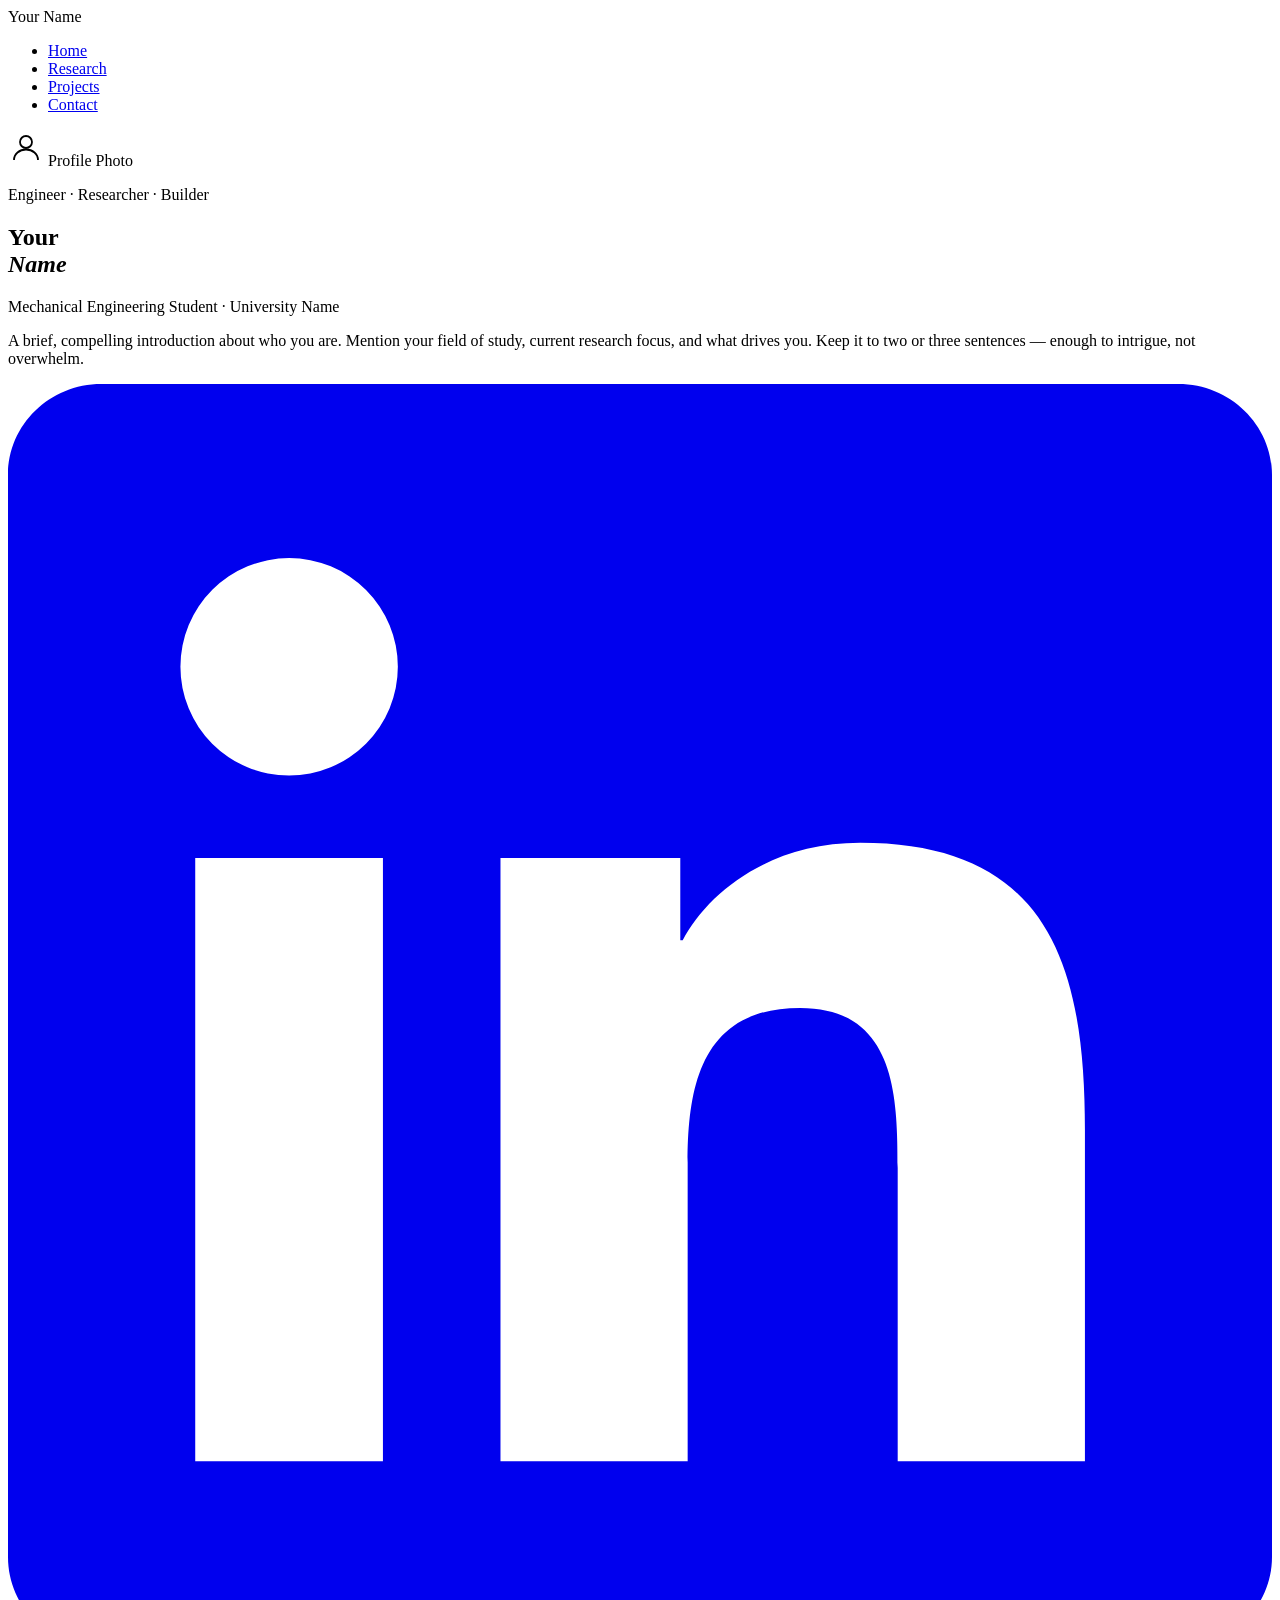
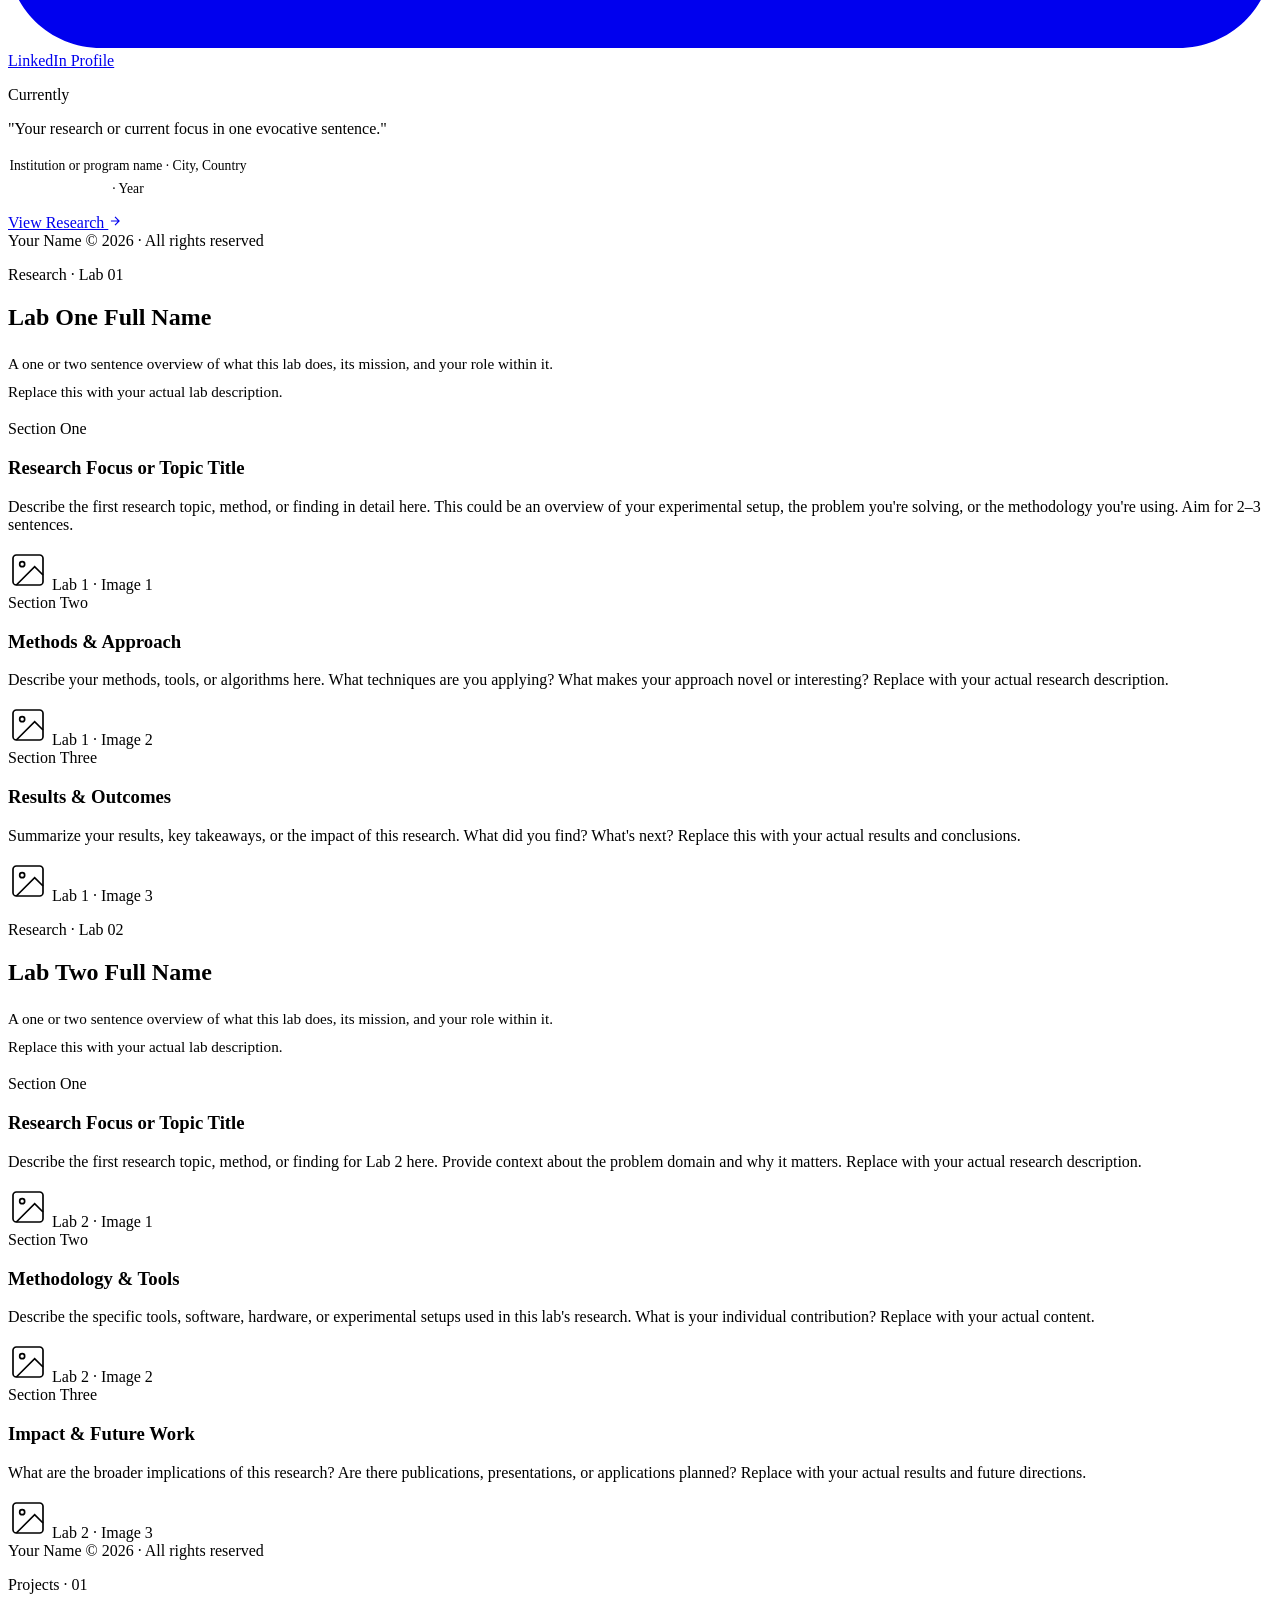
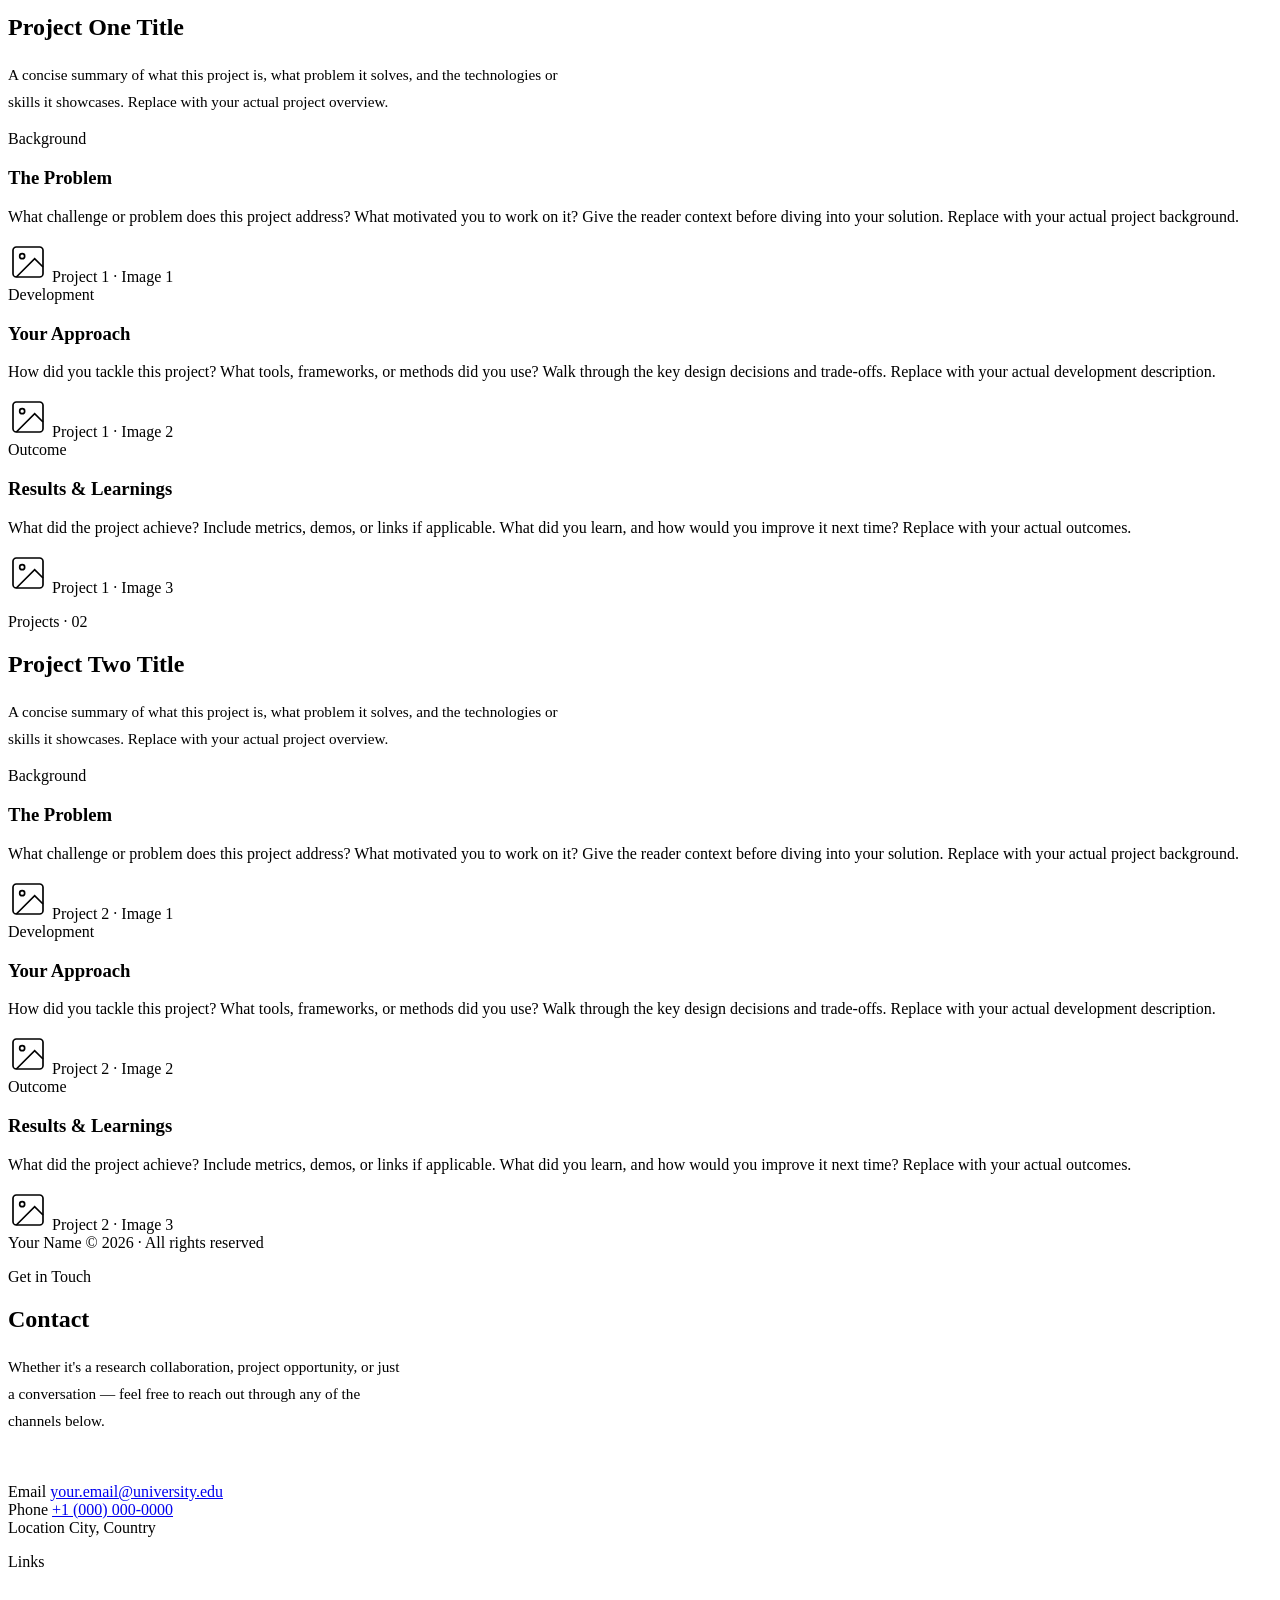
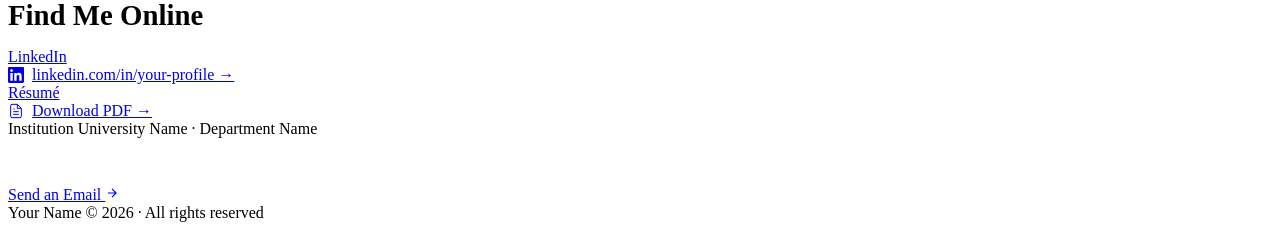
==== index.html @ fc411ab2 "website files" ====
<!DOCTYPE html>
<html lang="en">
<head>
  <meta charset="UTF-8" />
  <meta name="viewport" content="width=device-width, initial-scale=1.0" />
  <title>Your Name — Portfolio</title>
  <meta name="description" content="Engineering student, researcher, builder." />
  <link rel="stylesheet" href="css/style.css" />
</head>
<body>

<!-- ============================================================
     NAVIGATION
     ============================================================ -->
<nav>
  <div class="nav-logo">Your Name</div>
  <ul class="nav-links">
    <li><a href="#" data-page="home">Home</a></li>
    <li><a href="#" data-page="research">Research</a></li>
    <li><a href="#" data-page="projects">Projects</a></li>
    <li><a href="#" data-page="contact">Contact</a></li>
  </ul>
</nav>


<!-- ============================================================
     HOME PAGE
     ============================================================ -->
<section id="home" class="page">

  <div class="hero">

    <!-- Left: intro -->
    <div class="hero-left">

      <!-- Profile picture -->
      <div class="profile-img-wrap fade-in">
        <!-- REPLACE src with your photo path, e.g. images/profile.jpg -->
        <!-- <img src="images/profile.jpg" alt="Your Name" /> -->
        <div class="placeholder-img">
          <svg width="36" height="36" viewBox="0 0 24 24" fill="none" stroke="currentColor" stroke-width="1.2">
            <circle cx="12" cy="8" r="4"/><path d="M4 20c0-4 3.6-7 8-7s8 3 8 7"/>
          </svg>
          <span>Profile Photo</span>
        </div>
      </div>

      <p class="hero-eyebrow fade-in">Engineer · Researcher · Builder</p>

      <h1 class="hero-name fade-in">
        Your<br /><em>Name</em>
      </h1>

      <p class="hero-title fade-in">Mechanical Engineering Student · University Name</p>

      <p class="hero-bio fade-in">
        A brief, compelling introduction about who you are. Mention your field of study,
        current research focus, and what drives you. Keep it to two or three sentences —
        enough to intrigue, not overwhelm.
      </p>

      <!-- LinkedIn -->
      <div class="hero-socials fade-in">
        <!-- REPLACE href with your LinkedIn profile URL -->
        <a href="https://www.linkedin.com/in/your-profile" target="_blank" rel="noopener" class="linkedin-badge">
          <svg class="linkedin-logo" viewBox="0 0 24 24" fill="currentColor">
            <path d="M20.447 20.452h-3.554v-5.569c0-1.328-.027-3.037-1.852-3.037-1.853
            0-2.136 1.445-2.136 2.939v5.667H9.351V9h3.414v1.561h.046c.477-.9
            1.637-1.85 3.37-1.85 3.601 0 4.267 2.37 4.267 5.455v6.286zM5.337
            7.433a2.062 2.062 0 01-2.063-2.065 2.064 2.064 0 112.063 2.065zm1.782
            13.019H3.555V9h3.564v11.452zM22.225 0H1.771C.792 0 0 .774 0
            1.729v20.542C0 23.227.792 24 1.771 24h20.451C23.2 24 24 23.227 24
            22.271V1.729C24 .774 23.2 0 22.222 0h.003z"/>
          </svg>
          LinkedIn Profile
        </a>
      </div>

    </div>

    <!-- Right: dark panel -->
    <div class="hero-right">
      <div class="hero-right-inner">
        <p class="hero-right-label">Currently</p>
        <p class="hero-right-quote">
          "Your research or current focus in one evocative sentence."
        </p>
        <div class="divider" style="background:var(--gray-500); margin: 0 auto;"></div>
        <p style="font-size:0.85rem; color:var(--gray-300); max-width:240px; text-align:center; line-height:1.7;">
          Institution or program name · City, Country · Year
        </p>
        <a href="#" data-goto="research" class="btn btn--white" style="margin-top:16px;">
          View Research
          <svg width="14" height="14" viewBox="0 0 24 24" fill="none" stroke="currentColor" stroke-width="2">
            <path d="M5 12h14M12 5l7 7-7 7"/>
          </svg>
        </a>
      </div>
    </div>

  </div>

  <!-- Footer strip on home -->
  <footer>
    <span class="footer-name">Your Name</span>
    <span class="footer-copy">© <span id="year"></span> · All rights reserved</span>
  </footer>

</section>


<!-- ============================================================
     RESEARCH PAGE
     ============================================================ -->
<section id="research" class="page">

  <!-- ── Lab 1 ──────────────────────────────────────────────── -->
  <div class="lab-section">
    <div class="lab-header">
      <p class="label">Research · Lab 01</p>
      <h2 class="section-title">Lab One Full Name</h2>
      <div class="divider"></div>
      <p style="max-width:560px; color:var(--gray-500); font-size:0.95rem; line-height:1.8;">
        A one or two sentence overview of what this lab does, its mission, and your role within it.
        Replace this with your actual lab description.
      </p>
    </div>

    <!-- Staggered rows -->
    <div class="stagger-block">

      <!-- Row 1: text | image -->
      <div class="stagger-pair">
        <div class="stagger-text">
          <span class="tag">Section One</span>
          <h3>Research Focus or Topic Title</h3>
          <p>
            Describe the first research topic, method, or finding in detail here.
            This could be an overview of your experimental setup, the problem you're
            solving, or the methodology you're using. Aim for 2–3 sentences.
          </p>
        </div>
        <div class="stagger-img">
          <!-- REPLACE with: <img src="images/lab1-img1.jpg" alt="Description" /> -->
          <div class="placeholder-img">
            <svg width="40" height="40" viewBox="0 0 24 24" fill="none" stroke="currentColor" stroke-width="1">
              <rect x="3" y="3" width="18" height="18" rx="2"/><circle cx="8.5" cy="8.5" r="1.5"/>
              <path d="M21 15l-5-5L5 21"/>
            </svg>
            <span>Lab 1 · Image 1</span>
          </div>
        </div>
      </div>

      <!-- Row 2: image | text -->
      <div class="stagger-pair">
        <div class="stagger-text">
          <span class="tag">Section Two</span>
          <h3>Methods &amp; Approach</h3>
          <p>
            Describe your methods, tools, or algorithms here. What techniques are you
            applying? What makes your approach novel or interesting? Replace with
            your actual research description.
          </p>
        </div>
        <div class="stagger-img">
          <!-- REPLACE with: <img src="images/lab1-img2.jpg" alt="Description" /> -->
          <div class="placeholder-img">
            <svg width="40" height="40" viewBox="0 0 24 24" fill="none" stroke="currentColor" stroke-width="1">
              <rect x="3" y="3" width="18" height="18" rx="2"/><circle cx="8.5" cy="8.5" r="1.5"/>
              <path d="M21 15l-5-5L5 21"/>
            </svg>
            <span>Lab 1 · Image 2</span>
          </div>
        </div>
      </div>

      <!-- Row 3: text | image -->
      <div class="stagger-pair">
        <div class="stagger-text">
          <span class="tag">Section Three</span>
          <h3>Results &amp; Outcomes</h3>
          <p>
            Summarize your results, key takeaways, or the impact of this research.
            What did you find? What's next? Replace this with your actual results
            and conclusions.
          </p>
        </div>
        <div class="stagger-img">
          <!-- REPLACE with: <img src="images/lab1-img3.jpg" alt="Description" /> -->
          <div class="placeholder-img">
            <svg width="40" height="40" viewBox="0 0 24 24" fill="none" stroke="currentColor" stroke-width="1">
              <rect x="3" y="3" width="18" height="18" rx="2"/><circle cx="8.5" cy="8.5" r="1.5"/>
              <path d="M21 15l-5-5L5 21"/>
            </svg>
            <span>Lab 1 · Image 3</span>
          </div>
        </div>
      </div>

    </div><!-- /stagger-block -->
  </div><!-- /lab-section -->

  <div class="lab-divider"></div>

  <!-- ── Lab 2 ──────────────────────────────────────────────── -->
  <div class="lab-section">
    <div class="lab-header">
      <p class="label">Research · Lab 02</p>
      <h2 class="section-title">Lab Two Full Name</h2>
      <div class="divider"></div>
      <p style="max-width:560px; color:var(--gray-500); font-size:0.95rem; line-height:1.8;">
        A one or two sentence overview of what this lab does, its mission, and your role within it.
        Replace this with your actual lab description.
      </p>
    </div>

    <div class="stagger-block">

      <div class="stagger-pair">
        <div class="stagger-text">
          <span class="tag">Section One</span>
          <h3>Research Focus or Topic Title</h3>
          <p>
            Describe the first research topic, method, or finding for Lab 2 here.
            Provide context about the problem domain and why it matters. Replace
            with your actual research description.
          </p>
        </div>
        <div class="stagger-img">
          <div class="placeholder-img">
            <svg width="40" height="40" viewBox="0 0 24 24" fill="none" stroke="currentColor" stroke-width="1">
              <rect x="3" y="3" width="18" height="18" rx="2"/><circle cx="8.5" cy="8.5" r="1.5"/>
              <path d="M21 15l-5-5L5 21"/>
            </svg>
            <span>Lab 2 · Image 1</span>
          </div>
        </div>
      </div>

      <div class="stagger-pair">
        <div class="stagger-text">
          <span class="tag">Section Two</span>
          <h3>Methodology &amp; Tools</h3>
          <p>
            Describe the specific tools, software, hardware, or experimental setups
            used in this lab's research. What is your individual contribution? Replace
            with your actual content.
          </p>
        </div>
        <div class="stagger-img">
          <div class="placeholder-img">
            <svg width="40" height="40" viewBox="0 0 24 24" fill="none" stroke="currentColor" stroke-width="1">
              <rect x="3" y="3" width="18" height="18" rx="2"/><circle cx="8.5" cy="8.5" r="1.5"/>
              <path d="M21 15l-5-5L5 21"/>
            </svg>
            <span>Lab 2 · Image 2</span>
          </div>
        </div>
      </div>

      <div class="stagger-pair">
        <div class="stagger-text">
          <span class="tag">Section Three</span>
          <h3>Impact &amp; Future Work</h3>
          <p>
            What are the broader implications of this research? Are there publications,
            presentations, or applications planned? Replace with your actual results
            and future directions.
          </p>
        </div>
        <div class="stagger-img">
          <div class="placeholder-img">
            <svg width="40" height="40" viewBox="0 0 24 24" fill="none" stroke="currentColor" stroke-width="1">
              <rect x="3" y="3" width="18" height="18" rx="2"/><circle cx="8.5" cy="8.5" r="1.5"/>
              <path d="M21 15l-5-5L5 21"/>
            </svg>
            <span>Lab 2 · Image 3</span>
          </div>
        </div>
      </div>

    </div>
  </div>

  <footer>
    <span class="footer-name">Your Name</span>
    <span class="footer-copy">© <span class="yr"></span> · All rights reserved</span>
  </footer>

</section>


<!-- ============================================================
     PROJECTS PAGE
     ============================================================ -->
<section id="projects" class="page">

  <!-- ── Project 1 ─────────────────────────────────────────── -->
  <div class="project-section">
    <div class="project-header">
      <p class="label">Projects · 01</p>
      <h2 class="section-title">Project One Title</h2>
      <div class="divider"></div>
      <p style="max-width:560px; color:var(--gray-500); font-size:0.95rem; line-height:1.8;">
        A concise summary of what this project is, what problem it solves, and the technologies
        or skills it showcases. Replace with your actual project overview.
      </p>
    </div>

    <div class="stagger-block">

      <div class="stagger-pair">
        <div class="stagger-text">
          <span class="tag">Background</span>
          <h3>The Problem</h3>
          <p>
            What challenge or problem does this project address? What motivated you to
            work on it? Give the reader context before diving into your solution.
            Replace with your actual project background.
          </p>
        </div>
        <div class="stagger-img">
          <div class="placeholder-img">
            <svg width="40" height="40" viewBox="0 0 24 24" fill="none" stroke="currentColor" stroke-width="1">
              <rect x="3" y="3" width="18" height="18" rx="2"/><circle cx="8.5" cy="8.5" r="1.5"/>
              <path d="M21 15l-5-5L5 21"/>
            </svg>
            <span>Project 1 · Image 1</span>
          </div>
        </div>
      </div>

      <div class="stagger-pair">
        <div class="stagger-text">
          <span class="tag">Development</span>
          <h3>Your Approach</h3>
          <p>
            How did you tackle this project? What tools, frameworks, or methods did
            you use? Walk through the key design decisions and trade-offs. Replace
            with your actual development description.
          </p>
        </div>
        <div class="stagger-img">
          <div class="placeholder-img">
            <svg width="40" height="40" viewBox="0 0 24 24" fill="none" stroke="currentColor" stroke-width="1">
              <rect x="3" y="3" width="18" height="18" rx="2"/><circle cx="8.5" cy="8.5" r="1.5"/>
              <path d="M21 15l-5-5L5 21"/>
            </svg>
            <span>Project 1 · Image 2</span>
          </div>
        </div>
      </div>

      <div class="stagger-pair">
        <div class="stagger-text">
          <span class="tag">Outcome</span>
          <h3>Results &amp; Learnings</h3>
          <p>
            What did the project achieve? Include metrics, demos, or links if applicable.
            What did you learn, and how would you improve it next time? Replace with
            your actual outcomes.
          </p>
        </div>
        <div class="stagger-img">
          <div class="placeholder-img">
            <svg width="40" height="40" viewBox="0 0 24 24" fill="none" stroke="currentColor" stroke-width="1">
              <rect x="3" y="3" width="18" height="18" rx="2"/><circle cx="8.5" cy="8.5" r="1.5"/>
              <path d="M21 15l-5-5L5 21"/>
            </svg>
            <span>Project 1 · Image 3</span>
          </div>
        </div>
      </div>

    </div>
  </div>

  <div class="lab-divider"></div>

  <!-- ── Project 2 ─────────────────────────────────────────── -->
  <div class="project-section">
    <div class="project-header">
      <p class="label">Projects · 02</p>
      <h2 class="section-title">Project Two Title</h2>
      <div class="divider"></div>
      <p style="max-width:560px; color:var(--gray-500); font-size:0.95rem; line-height:1.8;">
        A concise summary of what this project is, what problem it solves, and the technologies
        or skills it showcases. Replace with your actual project overview.
      </p>
    </div>

    <div class="stagger-block">

      <div class="stagger-pair">
        <div class="stagger-text">
          <span class="tag">Background</span>
          <h3>The Problem</h3>
          <p>
            What challenge or problem does this project address? What motivated you to
            work on it? Give the reader context before diving into your solution.
            Replace with your actual project background.
          </p>
        </div>
        <div class="stagger-img">
          <div class="placeholder-img">
            <svg width="40" height="40" viewBox="0 0 24 24" fill="none" stroke="currentColor" stroke-width="1">
              <rect x="3" y="3" width="18" height="18" rx="2"/><circle cx="8.5" cy="8.5" r="1.5"/>
              <path d="M21 15l-5-5L5 21"/>
            </svg>
            <span>Project 2 · Image 1</span>
          </div>
        </div>
      </div>

      <div class="stagger-pair">
        <div class="stagger-text">
          <span class="tag">Development</span>
          <h3>Your Approach</h3>
          <p>
            How did you tackle this project? What tools, frameworks, or methods did
            you use? Walk through the key design decisions and trade-offs. Replace
            with your actual development description.
          </p>
        </div>
        <div class="stagger-img">
          <div class="placeholder-img">
            <svg width="40" height="40" viewBox="0 0 24 24" fill="none" stroke="currentColor" stroke-width="1">
              <rect x="3" y="3" width="18" height="18" rx="2"/><circle cx="8.5" cy="8.5" r="1.5"/>
              <path d="M21 15l-5-5L5 21"/>
            </svg>
            <span>Project 2 · Image 2</span>
          </div>
        </div>
      </div>

      <div class="stagger-pair">
        <div class="stagger-text">
          <span class="tag">Outcome</span>
          <h3>Results &amp; Learnings</h3>
          <p>
            What did the project achieve? Include metrics, demos, or links if applicable.
            What did you learn, and how would you improve it next time? Replace with
            your actual outcomes.
          </p>
        </div>
        <div class="stagger-img">
          <div class="placeholder-img">
            <svg width="40" height="40" viewBox="0 0 24 24" fill="none" stroke="currentColor" stroke-width="1">
              <rect x="3" y="3" width="18" height="18" rx="2"/><circle cx="8.5" cy="8.5" r="1.5"/>
              <path d="M21 15l-5-5L5 21"/>
            </svg>
            <span>Project 2 · Image 3</span>
          </div>
        </div>
      </div>

    </div>
  </div>

  <footer>
    <span class="footer-name">Your Name</span>
    <span class="footer-copy">© <span class="yr"></span> · All rights reserved</span>
  </footer>

</section>


<!-- ============================================================
     CONTACT PAGE
     ============================================================ -->
<section id="contact" class="page">

  <div class="contact-grid">

    <!-- Left: contact details -->
    <div class="contact-left">

      <p class="label">Get in Touch</p>
      <h2 class="section-title">Contact</h2>
      <div class="divider"></div>

      <p style="color:var(--gray-500); font-size:0.95rem; line-height:1.8; max-width:400px; margin-bottom:48px;">
        Whether it's a research collaboration, project opportunity, or just a conversation —
        feel free to reach out through any of the channels below.
      </p>

      <div class="contact-item">
        <span class="contact-item-label">Email</span>
        <!-- REPLACE with your email -->
        <a href="mailto:your.email@university.edu" class="contact-item-value">
          your.email@university.edu
        </a>
      </div>

      <div class="contact-item">
        <span class="contact-item-label">Phone</span>
        <!-- REPLACE with your phone number -->
        <a href="tel:+10000000000" class="contact-item-value">
          +1 (000) 000-0000
        </a>
      </div>

      <div class="contact-item">
        <span class="contact-item-label">Location</span>
        <span class="contact-item-value" style="cursor:default;">
          City, Country
        </span>
      </div>

    </div>

    <!-- Right: links panel -->
    <div class="contact-right">

      <p class="label">Links</p>
      <h3 style="font-family:var(--font-display); font-size:1.8rem; font-weight:700; margin-bottom:16px; color:var(--white);">
        Find Me Online
      </h3>
      <div class="divider"></div>

      <div class="contact-links">

        <!-- LinkedIn -->
        <!-- REPLACE href with your LinkedIn URL -->
        <a href="https://www.linkedin.com/in/your-profile" target="_blank" rel="noopener" class="contact-item">
          <span class="contact-item-label">LinkedIn</span>
          <span class="contact-item-value" style="color:var(--white); display:flex; align-items:center; gap:8px;">
            <svg width="16" height="16" viewBox="0 0 24 24" fill="currentColor">
              <path d="M20.447 20.452h-3.554v-5.569c0-1.328-.027-3.037-1.852-3.037-1.853
              0-2.136 1.445-2.136 2.939v5.667H9.351V9h3.414v1.561h.046c.477-.9
              1.637-1.85 3.37-1.85 3.601 0 4.267 2.37 4.267 5.455v6.286zM5.337
              7.433a2.062 2.062 0 01-2.063-2.065 2.064 2.064 0 112.063 2.065zm1.782
              13.019H3.555V9h3.564v11.452zM22.225 0H1.771C.792 0 0 .774 0
              1.729v20.542C0 23.227.792 24 1.771 24h20.451C23.2 24 24 23.227 24
              22.271V1.729C24 .774 23.2 0 22.222 0h.003z"/>
            </svg>
            linkedin.com/in/your-profile →
          </span>
        </a>

        <!-- Resume -->
        <!-- REPLACE href with path to your resume PDF, e.g. files/resume.pdf -->
        <a href="files/resume.pdf" target="_blank" rel="noopener" class="contact-item">
          <span class="contact-item-label">Résumé</span>
          <span class="contact-item-value" style="color:var(--white); display:flex; align-items:center; gap:8px;">
            <svg width="16" height="16" viewBox="0 0 24 24" fill="none" stroke="currentColor" stroke-width="1.5">
              <path d="M14 2H6a2 2 0 00-2 2v16a2 2 0 002 2h12a2 2 0 002-2V8z"/>
              <polyline points="14 2 14 8 20 8"/>
              <line x1="16" y1="13" x2="8" y2="13"/>
              <line x1="16" y1="17" x2="8" y2="17"/>
              <polyline points="10 9 9 9 8 9"/>
            </svg>
            Download PDF →
          </span>
        </a>

        <!-- University / Institution -->
        <div class="contact-item">
          <span class="contact-item-label">Institution</span>
          <span class="contact-item-value" style="color:var(--white); cursor:default;">
            University Name · Department Name
          </span>
        </div>

      </div>

      <div style="margin-top:48px;">
        <a href="mailto:your.email@university.edu" class="btn btn--white">
          Send an Email
          <svg width="14" height="14" viewBox="0 0 24 24" fill="none" stroke="currentColor" stroke-width="2">
            <path d="M5 12h14M12 5l7 7-7 7"/>
          </svg>
        </a>
      </div>

    </div>

  </div>

  <footer>
    <span class="footer-name">Your Name</span>
    <span class="footer-copy">© <span class="yr"></span> · All rights reserved</span>
  </footer>

</section>


<script src="js/main.js"></script>
<script>
  // Set year in all footers
  const yr = new Date().getFullYear();
  document.getElementById('year').textContent = yr;
  document.querySelectorAll('.yr').forEach(el => el.textContent = yr);
</script>
</body>
</html>
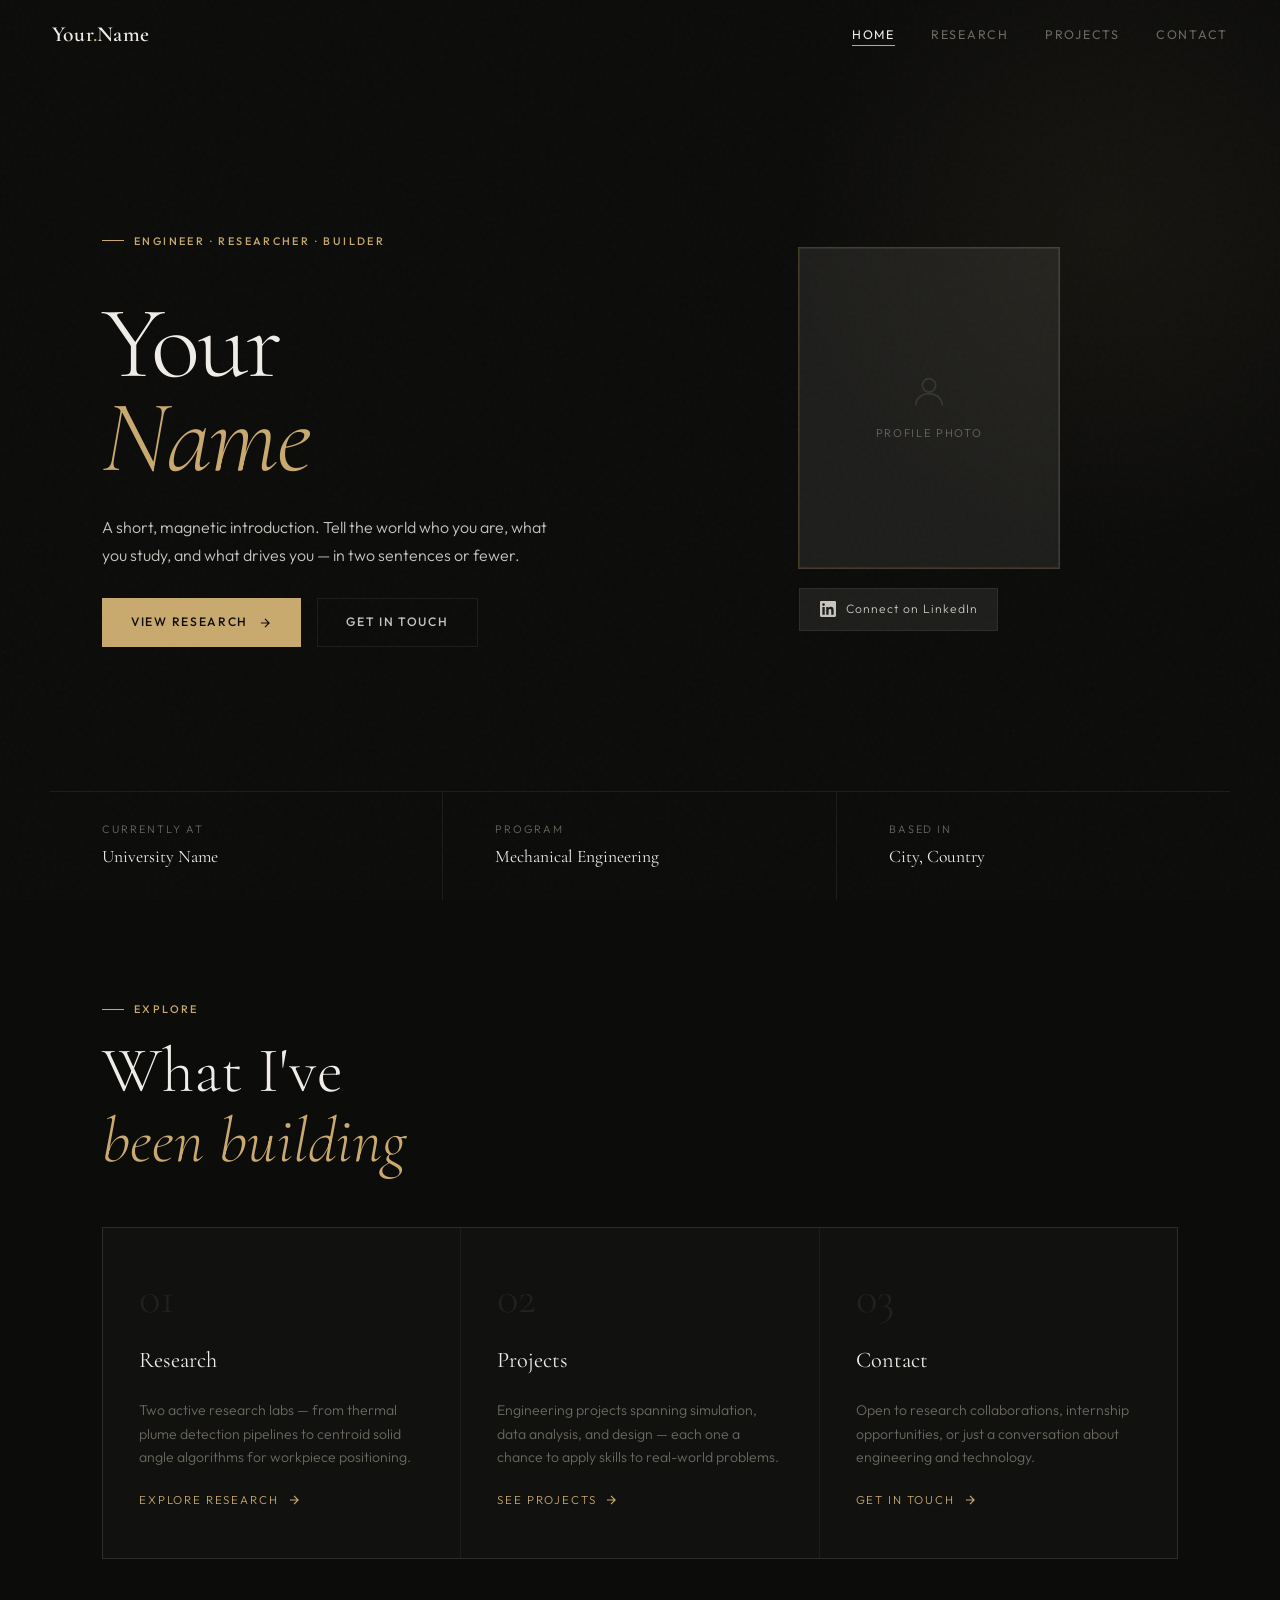
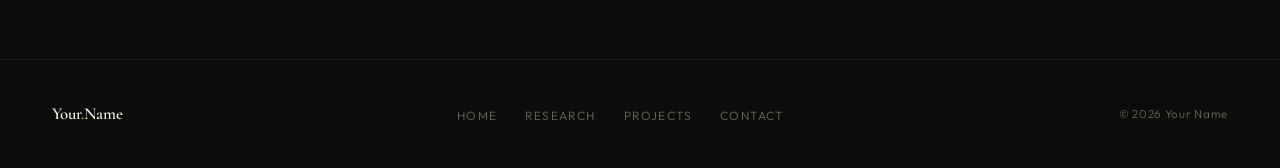
==== commit c0686cd7: "pages" ====
--- a/index.html
+++ b/index.html
@@ -9,61 +9,66 @@
 </head>
 <body>
 
-<!-- ============================================================
-     NAVIGATION
-     ============================================================ -->
+<!-- ── NAV ─────────────────────────────────────────────────────── -->
 <nav>
-  <div class="nav-logo">Your Name</div>
+  <a href="index.html" class="nav-logo">Your<span>.</span>Name</a>
   <ul class="nav-links">
-    <li><a href="#" data-page="home">Home</a></li>
-    <li><a href="#" data-page="research">Research</a></li>
-    <li><a href="#" data-page="projects">Projects</a></li>
-    <li><a href="#" data-page="contact">Contact</a></li>
+    <li><a href="index.html">Home</a></li>
+    <li><a href="research.html">Research</a></li>
+    <li><a href="projects.html">Projects</a></li>
+    <li><a href="contact.html">Contact</a></li>
   </ul>
 </nav>
 
+<!-- ── HERO ────────────────────────────────────────────────────── -->
+<section class="hero">
 
-<!-- ============================================================
-     HOME PAGE
-     ============================================================ -->
-<section id="home" class="page">
+  <div class="hero-inner">
 
-  <div class="hero">
-
-    <!-- Left: intro -->
+    <!-- Left -->
     <div class="hero-left">
-
-      <!-- Profile picture -->
-      <div class="profile-img-wrap fade-in">
-        <!-- REPLACE src with your photo path, e.g. images/profile.jpg -->
-        <!-- <img src="images/profile.jpg" alt="Your Name" /> -->
-        <div class="placeholder-img">
-          <svg width="36" height="36" viewBox="0 0 24 24" fill="none" stroke="currentColor" stroke-width="1.2">
-            <circle cx="12" cy="8" r="4"/><path d="M4 20c0-4 3.6-7 8-7s8 3 8 7"/>
-          </svg>
-          <span>Profile Photo</span>
-        </div>
+      <div class="hero-anim">
+        <span class="label">Engineer · Researcher · Builder</span>
       </div>
 
-      <p class="hero-eyebrow fade-in">Engineer · Researcher · Builder</p>
-
-      <h1 class="hero-name fade-in">
+      <h1 class="hero-name hero-anim">
         Your<br /><em>Name</em>
       </h1>
 
-      <p class="hero-title fade-in">Mechanical Engineering Student · University Name</p>
-
-      <p class="hero-bio fade-in">
-        A brief, compelling introduction about who you are. Mention your field of study,
-        current research focus, and what drives you. Keep it to two or three sentences —
-        enough to intrigue, not overwhelm.
+      <p class="hero-tagline hero-anim">
+        A short, magnetic introduction. Tell the world who you are, what you study,
+        and what drives you — in two sentences or fewer.
       </p>
 
-      <!-- LinkedIn -->
-      <div class="hero-socials fade-in">
-        <!-- REPLACE href with your LinkedIn profile URL -->
-        <a href="https://www.linkedin.com/in/your-profile" target="_blank" rel="noopener" class="linkedin-badge">
-          <svg class="linkedin-logo" viewBox="0 0 24 24" fill="currentColor">
+      <div class="hero-ctas hero-anim">
+        <a href="research.html" class="btn btn-gold">
+          View Research
+          <svg class="arrow" viewBox="0 0 24 24" fill="none" stroke="currentColor" stroke-width="2">
+            <path d="M5 12h14M12 5l7 7-7 7"/>
+          </svg>
+        </a>
+        <a href="contact.html" class="btn">Get in Touch</a>
+      </div>
+    </div>
+
+    <!-- Right: profile + LinkedIn -->
+    <div class="hero-right hero-anim">
+      <div>
+        <!-- Profile picture frame -->
+        <div class="profile-frame" style="margin-bottom: 20px;">
+          <!-- REPLACE: <img class="profile-img" src="images/profile.jpg" alt="Your Name"> -->
+          <div class="img-placeholder" style="min-height:320px;">
+            <svg width="40" height="40" viewBox="0 0 24 24" fill="none" stroke="currentColor" stroke-width="1">
+              <circle cx="12" cy="8" r="4"/><path d="M4 20c0-4 3.6-7 8-7s8 3 8 7"/>
+            </svg>
+            <span>Profile Photo</span>
+          </div>
+        </div>
+
+        <!-- LinkedIn badge -->
+        <!-- REPLACE href with your LinkedIn URL -->
+        <a href="https://www.linkedin.com/in/your-profile" target="_blank" rel="noopener" class="linkedin-pill">
+          <svg viewBox="0 0 24 24" fill="currentColor">
             <path d="M20.447 20.452h-3.554v-5.569c0-1.328-.027-3.037-1.852-3.037-1.853
             0-2.136 1.445-2.136 2.939v5.667H9.351V9h3.414v1.561h.046c.477-.9
             1.637-1.85 3.37-1.85 3.601 0 4.267 2.37 4.267 5.455v6.286zM5.337
@@ -72,526 +77,93 @@
             1.729v20.542C0 23.227.792 24 1.771 24h20.451C23.2 24 24 23.227 24
             22.271V1.729C24 .774 23.2 0 22.222 0h.003z"/>
           </svg>
-          LinkedIn Profile
-        </a>
-      </div>
-
-    </div>
-
-    <!-- Right: dark panel -->
-    <div class="hero-right">
-      <div class="hero-right-inner">
-        <p class="hero-right-label">Currently</p>
-        <p class="hero-right-quote">
-          "Your research or current focus in one evocative sentence."
-        </p>
-        <div class="divider" style="background:var(--gray-500); margin: 0 auto;"></div>
-        <p style="font-size:0.85rem; color:var(--gray-300); max-width:240px; text-align:center; line-height:1.7;">
-          Institution or program name · City, Country · Year
-        </p>
-        <a href="#" data-goto="research" class="btn btn--white" style="margin-top:16px;">
-          View Research
-          <svg width="14" height="14" viewBox="0 0 24 24" fill="none" stroke="currentColor" stroke-width="2">
-            <path d="M5 12h14M12 5l7 7-7 7"/>
-          </svg>
+          Connect on LinkedIn
         </a>
       </div>
     </div>
 
   </div>
 
-  <!-- Footer strip on home -->
-  <footer>
-    <span class="footer-name">Your Name</span>
-    <span class="footer-copy">© <span id="year"></span> · All rights reserved</span>
-  </footer>
+  <!-- Stat bar -->
+  <div class="hero-bar">
+    <div class="hero-bar-item">
+      <span class="hero-bar-label">Currently At</span>
+      <span class="hero-bar-value">University Name</span>
+    </div>
+    <div class="hero-bar-item">
+      <span class="hero-bar-label">Program</span>
+      <span class="hero-bar-value">Mechanical Engineering</span>
+    </div>
+    <div class="hero-bar-item">
+      <span class="hero-bar-label">Based In</span>
+      <span class="hero-bar-value">City, Country</span>
+    </div>
+  </div>
 
 </section>
 
+<!-- ── Quick navigation cards ──────────────────────────────────── -->
+<section class="home-cards">
+  <div class="reveal" style="margin-bottom: 52px;">
+    <span class="label">Explore</span>
+    <h2 class="display-lg" style="margin-top: 12px;">
+      What I've<br /><em style="color:var(--gold);">been building</em>
+    </h2>
+  </div>
 
-<!-- ============================================================
-     RESEARCH PAGE
-     ============================================================ -->
-<section id="research" class="page">
+  <div class="home-cards-grid">
 
-  <!-- ── Lab 1 ──────────────────────────────────────────────── -->
-  <div class="lab-section">
-    <div class="lab-header">
-      <p class="label">Research · Lab 01</p>
-      <h2 class="section-title">Lab One Full Name</h2>
-      <div class="divider"></div>
-      <p style="max-width:560px; color:var(--gray-500); font-size:0.95rem; line-height:1.8;">
-        A one or two sentence overview of what this lab does, its mission, and your role within it.
-        Replace this with your actual lab description.
-      </p>
+    <div class="home-card reveal" data-href="research.html">
+      <span class="home-card-num">01</span>
+      <h3>Research</h3>
+      <p>Two active research labs — from thermal plume detection pipelines to centroid solid angle algorithms for workpiece positioning.</p>
+      <span class="home-card-link">
+        Explore Research
+        <svg width="14" height="14" viewBox="0 0 24 24" fill="none" stroke="currentColor" stroke-width="2">
+          <path d="M5 12h14M12 5l7 7-7 7"/>
+        </svg>
+      </span>
     </div>
 
-    <!-- Staggered rows -->
-    <div class="stagger-block">
-
-      <!-- Row 1: text | image -->
-      <div class="stagger-pair">
-        <div class="stagger-text">
-          <span class="tag">Section One</span>
-          <h3>Research Focus or Topic Title</h3>
-          <p>
-            Describe the first research topic, method, or finding in detail here.
-            This could be an overview of your experimental setup, the problem you're
-            solving, or the methodology you're using. Aim for 2–3 sentences.
-          </p>
-        </div>
-        <div class="stagger-img">
-          <!-- REPLACE with: <img src="images/lab1-img1.jpg" alt="Description" /> -->
-          <div class="placeholder-img">
-            <svg width="40" height="40" viewBox="0 0 24 24" fill="none" stroke="currentColor" stroke-width="1">
-              <rect x="3" y="3" width="18" height="18" rx="2"/><circle cx="8.5" cy="8.5" r="1.5"/>
-              <path d="M21 15l-5-5L5 21"/>
-            </svg>
-            <span>Lab 1 · Image 1</span>
-          </div>
-        </div>
-      </div>
-
-      <!-- Row 2: image | text -->
-      <div class="stagger-pair">
-        <div class="stagger-text">
-          <span class="tag">Section Two</span>
-          <h3>Methods &amp; Approach</h3>
-          <p>
-            Describe your methods, tools, or algorithms here. What techniques are you
-            applying? What makes your approach novel or interesting? Replace with
-            your actual research description.
-          </p>
-        </div>
-        <div class="stagger-img">
-          <!-- REPLACE with: <img src="images/lab1-img2.jpg" alt="Description" /> -->
-          <div class="placeholder-img">
-            <svg width="40" height="40" viewBox="0 0 24 24" fill="none" stroke="currentColor" stroke-width="1">
-              <rect x="3" y="3" width="18" height="18" rx="2"/><circle cx="8.5" cy="8.5" r="1.5"/>
-              <path d="M21 15l-5-5L5 21"/>
-            </svg>
-            <span>Lab 1 · Image 2</span>
-          </div>
-        </div>
-      </div>
-
-      <!-- Row 3: text | image -->
-      <div class="stagger-pair">
-        <div class="stagger-text">
-          <span class="tag">Section Three</span>
-          <h3>Results &amp; Outcomes</h3>
-          <p>
-            Summarize your results, key takeaways, or the impact of this research.
-            What did you find? What's next? Replace this with your actual results
-            and conclusions.
-          </p>
-        </div>
-        <div class="stagger-img">
-          <!-- REPLACE with: <img src="images/lab1-img3.jpg" alt="Description" /> -->
-          <div class="placeholder-img">
-            <svg width="40" height="40" viewBox="0 0 24 24" fill="none" stroke="currentColor" stroke-width="1">
-              <rect x="3" y="3" width="18" height="18" rx="2"/><circle cx="8.5" cy="8.5" r="1.5"/>
-              <path d="M21 15l-5-5L5 21"/>
-            </svg>
-            <span>Lab 1 · Image 3</span>
-          </div>
-        </div>
-      </div>
-
-    </div><!-- /stagger-block -->
-  </div><!-- /lab-section -->
-
-  <div class="lab-divider"></div>
-
-  <!-- ── Lab 2 ──────────────────────────────────────────────── -->
-  <div class="lab-section">
-    <div class="lab-header">
-      <p class="label">Research · Lab 02</p>
-      <h2 class="section-title">Lab Two Full Name</h2>
-      <div class="divider"></div>
-      <p style="max-width:560px; color:var(--gray-500); font-size:0.95rem; line-height:1.8;">
-        A one or two sentence overview of what this lab does, its mission, and your role within it.
-        Replace this with your actual lab description.
-      </p>
+    <div class="home-card reveal reveal-delay-1" data-href="projects.html">
+      <span class="home-card-num">02</span>
+      <h3>Projects</h3>
+      <p>Engineering projects spanning simulation, data analysis, and design — each one a chance to apply skills to real-world problems.</p>
+      <span class="home-card-link">
+        See Projects
+        <svg width="14" height="14" viewBox="0 0 24 24" fill="none" stroke="currentColor" stroke-width="2">
+          <path d="M5 12h14M12 5l7 7-7 7"/>
+        </svg>
+      </span>
     </div>
 
-    <div class="stagger-block">
-
-      <div class="stagger-pair">
-        <div class="stagger-text">
-          <span class="tag">Section One</span>
-          <h3>Research Focus or Topic Title</h3>
-          <p>
-            Describe the first research topic, method, or finding for Lab 2 here.
-            Provide context about the problem domain and why it matters. Replace
-            with your actual research description.
-          </p>
-        </div>
-        <div class="stagger-img">
-          <div class="placeholder-img">
-            <svg width="40" height="40" viewBox="0 0 24 24" fill="none" stroke="currentColor" stroke-width="1">
-              <rect x="3" y="3" width="18" height="18" rx="2"/><circle cx="8.5" cy="8.5" r="1.5"/>
-              <path d="M21 15l-5-5L5 21"/>
-            </svg>
-            <span>Lab 2 · Image 1</span>
-          </div>
-        </div>
-      </div>
-
-      <div class="stagger-pair">
-        <div class="stagger-text">
-          <span class="tag">Section Two</span>
-          <h3>Methodology &amp; Tools</h3>
-          <p>
-            Describe the specific tools, software, hardware, or experimental setups
-            used in this lab's research. What is your individual contribution? Replace
-            with your actual content.
-          </p>
-        </div>
-        <div class="stagger-img">
-          <div class="placeholder-img">
-            <svg width="40" height="40" viewBox="0 0 24 24" fill="none" stroke="currentColor" stroke-width="1">
-              <rect x="3" y="3" width="18" height="18" rx="2"/><circle cx="8.5" cy="8.5" r="1.5"/>
-              <path d="M21 15l-5-5L5 21"/>
-            </svg>
-            <span>Lab 2 · Image 2</span>
-          </div>
-        </div>
-      </div>
-
-      <div class="stagger-pair">
-        <div class="stagger-text">
-          <span class="tag">Section Three</span>
-          <h3>Impact &amp; Future Work</h3>
-          <p>
-            What are the broader implications of this research? Are there publications,
-            presentations, or applications planned? Replace with your actual results
-            and future directions.
-          </p>
-        </div>
-        <div class="stagger-img">
-          <div class="placeholder-img">
-            <svg width="40" height="40" viewBox="0 0 24 24" fill="none" stroke="currentColor" stroke-width="1">
-              <rect x="3" y="3" width="18" height="18" rx="2"/><circle cx="8.5" cy="8.5" r="1.5"/>
-              <path d="M21 15l-5-5L5 21"/>
-            </svg>
-            <span>Lab 2 · Image 3</span>
-          </div>
-        </div>
-      </div>
-
-    </div>
-  </div>
-
-  <footer>
-    <span class="footer-name">Your Name</span>
-    <span class="footer-copy">© <span class="yr"></span> · All rights reserved</span>
-  </footer>
-
-</section>
-
-
-<!-- ============================================================
-     PROJECTS PAGE
-     ============================================================ -->
-<section id="projects" class="page">
-
-  <!-- ── Project 1 ─────────────────────────────────────────── -->
-  <div class="project-section">
-    <div class="project-header">
-      <p class="label">Projects · 01</p>
-      <h2 class="section-title">Project One Title</h2>
-      <div class="divider"></div>
-      <p style="max-width:560px; color:var(--gray-500); font-size:0.95rem; line-height:1.8;">
-        A concise summary of what this project is, what problem it solves, and the technologies
-        or skills it showcases. Replace with your actual project overview.
-      </p>
-    </div>
-
-    <div class="stagger-block">
-
-      <div class="stagger-pair">
-        <div class="stagger-text">
-          <span class="tag">Background</span>
-          <h3>The Problem</h3>
-          <p>
-            What challenge or problem does this project address? What motivated you to
-            work on it? Give the reader context before diving into your solution.
-            Replace with your actual project background.
-          </p>
-        </div>
-        <div class="stagger-img">
-          <div class="placeholder-img">
-            <svg width="40" height="40" viewBox="0 0 24 24" fill="none" stroke="currentColor" stroke-width="1">
-              <rect x="3" y="3" width="18" height="18" rx="2"/><circle cx="8.5" cy="8.5" r="1.5"/>
-              <path d="M21 15l-5-5L5 21"/>
-            </svg>
-            <span>Project 1 · Image 1</span>
-          </div>
-        </div>
-      </div>
-
-      <div class="stagger-pair">
-        <div class="stagger-text">
-          <span class="tag">Development</span>
-          <h3>Your Approach</h3>
-          <p>
-            How did you tackle this project? What tools, frameworks, or methods did
-            you use? Walk through the key design decisions and trade-offs. Replace
-            with your actual development description.
-          </p>
-        </div>
-        <div class="stagger-img">
-          <div class="placeholder-img">
-            <svg width="40" height="40" viewBox="0 0 24 24" fill="none" stroke="currentColor" stroke-width="1">
-              <rect x="3" y="3" width="18" height="18" rx="2"/><circle cx="8.5" cy="8.5" r="1.5"/>
-              <path d="M21 15l-5-5L5 21"/>
-            </svg>
-            <span>Project 1 · Image 2</span>
-          </div>
-        </div>
-      </div>
-
-      <div class="stagger-pair">
-        <div class="stagger-text">
-          <span class="tag">Outcome</span>
-          <h3>Results &amp; Learnings</h3>
-          <p>
-            What did the project achieve? Include metrics, demos, or links if applicable.
-            What did you learn, and how would you improve it next time? Replace with
-            your actual outcomes.
-          </p>
-        </div>
-        <div class="stagger-img">
-          <div class="placeholder-img">
-            <svg width="40" height="40" viewBox="0 0 24 24" fill="none" stroke="currentColor" stroke-width="1">
-              <rect x="3" y="3" width="18" height="18" rx="2"/><circle cx="8.5" cy="8.5" r="1.5"/>
-              <path d="M21 15l-5-5L5 21"/>
-            </svg>
-            <span>Project 1 · Image 3</span>
-          </div>
-        </div>
-      </div>
-
-    </div>
-  </div>
-
-  <div class="lab-divider"></div>
-
-  <!-- ── Project 2 ─────────────────────────────────────────── -->
-  <div class="project-section">
-    <div class="project-header">
-      <p class="label">Projects · 02</p>
-      <h2 class="section-title">Project Two Title</h2>
-      <div class="divider"></div>
-      <p style="max-width:560px; color:var(--gray-500); font-size:0.95rem; line-height:1.8;">
-        A concise summary of what this project is, what problem it solves, and the technologies
-        or skills it showcases. Replace with your actual project overview.
-      </p>
-    </div>
-
-    <div class="stagger-block">
-
-      <div class="stagger-pair">
-        <div class="stagger-text">
-          <span class="tag">Background</span>
-          <h3>The Problem</h3>
-          <p>
-            What challenge or problem does this project address? What motivated you to
-            work on it? Give the reader context before diving into your solution.
-            Replace with your actual project background.
-          </p>
-        </div>
-        <div class="stagger-img">
-          <div class="placeholder-img">
-            <svg width="40" height="40" viewBox="0 0 24 24" fill="none" stroke="currentColor" stroke-width="1">
-              <rect x="3" y="3" width="18" height="18" rx="2"/><circle cx="8.5" cy="8.5" r="1.5"/>
-              <path d="M21 15l-5-5L5 21"/>
-            </svg>
-            <span>Project 2 · Image 1</span>
-          </div>
-        </div>
-      </div>
-
-      <div class="stagger-pair">
-        <div class="stagger-text">
-          <span class="tag">Development</span>
-          <h3>Your Approach</h3>
-          <p>
-            How did you tackle this project? What tools, frameworks, or methods did
-            you use? Walk through the key design decisions and trade-offs. Replace
-            with your actual development description.
-          </p>
-        </div>
-        <div class="stagger-img">
-          <div class="placeholder-img">
-            <svg width="40" height="40" viewBox="0 0 24 24" fill="none" stroke="currentColor" stroke-width="1">
-              <rect x="3" y="3" width="18" height="18" rx="2"/><circle cx="8.5" cy="8.5" r="1.5"/>
-              <path d="M21 15l-5-5L5 21"/>
-            </svg>
-            <span>Project 2 · Image 2</span>
-          </div>
-        </div>
-      </div>
-
-      <div class="stagger-pair">
-        <div class="stagger-text">
-          <span class="tag">Outcome</span>
-          <h3>Results &amp; Learnings</h3>
-          <p>
-            What did the project achieve? Include metrics, demos, or links if applicable.
-            What did you learn, and how would you improve it next time? Replace with
-            your actual outcomes.
-          </p>
-        </div>
-        <div class="stagger-img">
-          <div class="placeholder-img">
-            <svg width="40" height="40" viewBox="0 0 24 24" fill="none" stroke="currentColor" stroke-width="1">
-              <rect x="3" y="3" width="18" height="18" rx="2"/><circle cx="8.5" cy="8.5" r="1.5"/>
-              <path d="M21 15l-5-5L5 21"/>
-            </svg>
-            <span>Project 2 · Image 3</span>
-          </div>
-        </div>
-      </div>
-
-    </div>
-  </div>
-
-  <footer>
-    <span class="footer-name">Your Name</span>
-    <span class="footer-copy">© <span class="yr"></span> · All rights reserved</span>
-  </footer>
-
-</section>
-
-
-<!-- ============================================================
-     CONTACT PAGE
-     ============================================================ -->
-<section id="contact" class="page">
-
-  <div class="contact-grid">
-
-    <!-- Left: contact details -->
-    <div class="contact-left">
-
-      <p class="label">Get in Touch</p>
-      <h2 class="section-title">Contact</h2>
-      <div class="divider"></div>
-
-      <p style="color:var(--gray-500); font-size:0.95rem; line-height:1.8; max-width:400px; margin-bottom:48px;">
-        Whether it's a research collaboration, project opportunity, or just a conversation —
-        feel free to reach out through any of the channels below.
-      </p>
-
-      <div class="contact-item">
-        <span class="contact-item-label">Email</span>
-        <!-- REPLACE with your email -->
-        <a href="mailto:your.email@university.edu" class="contact-item-value">
-          your.email@university.edu
-        </a>
-      </div>
-
-      <div class="contact-item">
-        <span class="contact-item-label">Phone</span>
-        <!-- REPLACE with your phone number -->
-        <a href="tel:+10000000000" class="contact-item-value">
-          +1 (000) 000-0000
-        </a>
-      </div>
-
-      <div class="contact-item">
-        <span class="contact-item-label">Location</span>
-        <span class="contact-item-value" style="cursor:default;">
-          City, Country
-        </span>
-      </div>
-
-    </div>
-
-    <!-- Right: links panel -->
-    <div class="contact-right">
-
-      <p class="label">Links</p>
-      <h3 style="font-family:var(--font-display); font-size:1.8rem; font-weight:700; margin-bottom:16px; color:var(--white);">
-        Find Me Online
-      </h3>
-      <div class="divider"></div>
-
-      <div class="contact-links">
-
-        <!-- LinkedIn -->
-        <!-- REPLACE href with your LinkedIn URL -->
-        <a href="https://www.linkedin.com/in/your-profile" target="_blank" rel="noopener" class="contact-item">
-          <span class="contact-item-label">LinkedIn</span>
-          <span class="contact-item-value" style="color:var(--white); display:flex; align-items:center; gap:8px;">
-            <svg width="16" height="16" viewBox="0 0 24 24" fill="currentColor">
-              <path d="M20.447 20.452h-3.554v-5.569c0-1.328-.027-3.037-1.852-3.037-1.853
-              0-2.136 1.445-2.136 2.939v5.667H9.351V9h3.414v1.561h.046c.477-.9
-              1.637-1.85 3.37-1.85 3.601 0 4.267 2.37 4.267 5.455v6.286zM5.337
-              7.433a2.062 2.062 0 01-2.063-2.065 2.064 2.064 0 112.063 2.065zm1.782
-              13.019H3.555V9h3.564v11.452zM22.225 0H1.771C.792 0 0 .774 0
-              1.729v20.542C0 23.227.792 24 1.771 24h20.451C23.2 24 24 23.227 24
-              22.271V1.729C24 .774 23.2 0 22.222 0h.003z"/>
-            </svg>
-            linkedin.com/in/your-profile →
-          </span>
-        </a>
-
-        <!-- Resume -->
-        <!-- REPLACE href with path to your resume PDF, e.g. files/resume.pdf -->
-        <a href="files/resume.pdf" target="_blank" rel="noopener" class="contact-item">
-          <span class="contact-item-label">Résumé</span>
-          <span class="contact-item-value" style="color:var(--white); display:flex; align-items:center; gap:8px;">
-            <svg width="16" height="16" viewBox="0 0 24 24" fill="none" stroke="currentColor" stroke-width="1.5">
-              <path d="M14 2H6a2 2 0 00-2 2v16a2 2 0 002 2h12a2 2 0 002-2V8z"/>
-              <polyline points="14 2 14 8 20 8"/>
-              <line x1="16" y1="13" x2="8" y2="13"/>
-              <line x1="16" y1="17" x2="8" y2="17"/>
-              <polyline points="10 9 9 9 8 9"/>
-            </svg>
-            Download PDF →
-          </span>
-        </a>
-
-        <!-- University / Institution -->
-        <div class="contact-item">
-          <span class="contact-item-label">Institution</span>
-          <span class="contact-item-value" style="color:var(--white); cursor:default;">
-            University Name · Department Name
-          </span>
-        </div>
-
-      </div>
-
-      <div style="margin-top:48px;">
-        <a href="mailto:your.email@university.edu" class="btn btn--white">
-          Send an Email
-          <svg width="14" height="14" viewBox="0 0 24 24" fill="none" stroke="currentColor" stroke-width="2">
-            <path d="M5 12h14M12 5l7 7-7 7"/>
-          </svg>
-        </a>
-      </div>
-
+    <div class="home-card reveal reveal-delay-2" data-href="contact.html">
+      <span class="home-card-num">03</span>
+      <h3>Contact</h3>
+      <p>Open to research collaborations, internship opportunities, or just a conversation about engineering and technology.</p>
+      <span class="home-card-link">
+        Get in Touch
+        <svg width="14" height="14" viewBox="0 0 24 24" fill="none" stroke="currentColor" stroke-width="2">
+          <path d="M5 12h14M12 5l7 7-7 7"/>
+        </svg>
+      </span>
     </div>
 
   </div>
-
-  <footer>
-    <span class="footer-name">Your Name</span>
-    <span class="footer-copy">© <span class="yr"></span> · All rights reserved</span>
-  </footer>
-
 </section>
 
+<!-- ── FOOTER ───────────────────────────────────────────────────── -->
+<footer>
+  <span class="footer-logo">Your<span style="color:var(--gold)">.</span>Name</span>
+  <ul class="footer-links">
+    <li><a href="index.html">Home</a></li>
+    <li><a href="research.html">Research</a></li>
+    <li><a href="projects.html">Projects</a></li>
+    <li><a href="contact.html">Contact</a></li>
+  </ul>
+  <span class="footer-copy">© <span class="current-year"></span> Your Name</span>
+</footer>
 
 <script src="js/main.js"></script>
-<script>
-  // Set year in all footers
-  const yr = new Date().getFullYear();
-  document.getElementById('year').textContent = yr;
-  document.querySelectorAll('.yr').forEach(el => el.textContent = yr);
-</script>
 </body>
 </html>
--- a/css/style.css
+++ b/css/style.css
@@ -0,0 +1,761 @@
+/* ================================================================
+   PORTFOLIO — Pearl-inspired · Dark Editorial · v2
+   ================================================================ */
+
+@import url('https://fonts.googleapis.com/css2?family=Cormorant+Garamond:ital,wght@0,300;0,400;0,600;1,300;1,400&family=Outfit:wght@300;400;500;600&display=swap');
+
+/* ── Variables ───────────────────────────────────────────────── */
+:root {
+  --bg:          #0c0c0b;
+  --bg-2:        #111110;
+  --bg-3:        #181817;
+  --surface:     #1e1e1c;
+  --border:      rgba(255,255,255,0.07);
+  --white:       #f0ede8;
+  --off-white:   #c8c5bf;
+  --muted:       #6b6860;
+  --accent:      #d4c9b8;
+  --gold:        #c9a96e;
+
+  --font-serif:  'Cormorant Garamond', Georgia, serif;
+  --font-sans:   'Outfit', sans-serif;
+
+  --nav-h:       68px;
+  --ease:        cubic-bezier(0.22, 1, 0.36, 1);
+  --t:           0.5s var(--ease);
+}
+
+/* ── Reset ───────────────────────────────────────────────────── */
+*, *::before, *::after { box-sizing: border-box; margin: 0; padding: 0; }
+html { font-size: 16px; scroll-behavior: smooth; }
+body {
+  background: var(--bg);
+  color: var(--white);
+  font-family: var(--font-sans);
+  font-weight: 300;
+  line-height: 1.7;
+  overflow-x: hidden;
+  -webkit-font-smoothing: antialiased;
+}
+img { display: block; max-width: 100%; }
+a  { color: inherit; text-decoration: none; }
+
+/* ── Noise texture overlay ───────────────────────────────────── */
+body::before {
+  content: '';
+  position: fixed;
+  inset: 0;
+  background-image: url("data:image/svg+xml,%3Csvg viewBox='0 0 256 256' xmlns='http://www.w3.org/2000/svg'%3E%3Cfilter id='n'%3E%3CfeTurbulence type='fractalNoise' baseFrequency='0.9' numOctaves='4' stitchTiles='stitch'/%3E%3C/filter%3E%3Crect width='100%25' height='100%25' filter='url(%23n)' opacity='1'/%3E%3C/svg%3E");
+  opacity: 0.022;
+  pointer-events: none;
+  z-index: 9999;
+}
+
+/* ================================================================
+   NAVIGATION
+   ================================================================ */
+nav {
+  position: fixed;
+  top: 0; left: 0; right: 0;
+  height: var(--nav-h);
+  display: flex;
+  align-items: center;
+  justify-content: space-between;
+  padding: 0 52px;
+  z-index: 500;
+  transition: background var(--t), border-color var(--t);
+}
+
+nav.scrolled {
+  background: rgba(12,12,11,0.88);
+  backdrop-filter: blur(20px);
+  border-bottom: 1px solid var(--border);
+}
+
+.nav-logo {
+  font-family: var(--font-serif);
+  font-size: 1.35rem;
+  font-weight: 600;
+  letter-spacing: 0.01em;
+  color: var(--white);
+}
+
+.nav-logo span { color: var(--gold); }
+
+.nav-links {
+  display: flex;
+  align-items: center;
+  gap: 36px;
+  list-style: none;
+}
+
+.nav-links a {
+  font-size: 0.78rem;
+  font-weight: 400;
+  letter-spacing: 0.14em;
+  text-transform: uppercase;
+  color: var(--muted);
+  transition: color 0.3s;
+  position: relative;
+}
+
+.nav-links a::after {
+  content: '';
+  position: absolute;
+  bottom: -4px; left: 0;
+  width: 0; height: 1px;
+  background: var(--gold);
+  transition: width 0.35s var(--ease);
+}
+
+.nav-links a:hover { color: var(--white); }
+.nav-links a:hover::after { width: 100%; }
+.nav-links a.active { color: var(--white); }
+.nav-links a.active::after { width: 100%; }
+
+/* ================================================================
+   SHARED UTILITIES
+   ================================================================ */
+.container { max-width: 1180px; margin: 0 auto; padding: 0 52px; }
+.pt-nav { padding-top: var(--nav-h); }
+
+.label {
+  font-family: var(--font-sans);
+  font-size: 0.68rem;
+  font-weight: 500;
+  letter-spacing: 0.22em;
+  text-transform: uppercase;
+  color: var(--gold);
+  display: flex;
+  align-items: center;
+  gap: 10px;
+  margin-bottom: 18px;
+}
+
+.label::before {
+  content: '';
+  display: inline-block;
+  width: 22px; height: 1px;
+  background: var(--gold);
+}
+
+.display-xl {
+  font-family: var(--font-serif);
+  font-size: clamp(3.2rem, 7vw, 6.5rem);
+  font-weight: 300;
+  line-height: 1.0;
+  letter-spacing: -0.01em;
+}
+
+.display-lg {
+  font-family: var(--font-serif);
+  font-size: clamp(2.4rem, 5vw, 4.2rem);
+  font-weight: 300;
+  line-height: 1.08;
+}
+
+.display-md {
+  font-family: var(--font-serif);
+  font-size: clamp(1.6rem, 3vw, 2.4rem);
+  font-weight: 400;
+  line-height: 1.2;
+}
+
+.body-text {
+  font-size: 0.95rem;
+  line-height: 1.85;
+  color: var(--off-white);
+  font-weight: 300;
+}
+
+.muted { color: var(--muted); }
+
+/* Thin horizontal rule */
+.hr { border: none; height: 1px; background: var(--border); margin: 0; }
+
+/* ── Buttons ─────────────────────────────────────────────────── */
+.btn {
+  display: inline-flex;
+  align-items: center;
+  gap: 10px;
+  padding: 13px 28px;
+  font-family: var(--font-sans);
+  font-size: 0.76rem;
+  font-weight: 500;
+  letter-spacing: 0.14em;
+  text-transform: uppercase;
+  border: 1px solid var(--border);
+  background: transparent;
+  color: var(--off-white);
+  cursor: pointer;
+  transition: all 0.35s var(--ease);
+}
+
+.btn:hover {
+  border-color: var(--gold);
+  color: var(--gold);
+}
+
+.btn-gold {
+  background: var(--gold);
+  border-color: var(--gold);
+  color: var(--bg);
+}
+.btn-gold:hover {
+  background: transparent;
+  color: var(--gold);
+}
+
+/* Arrow icon */
+.arrow {
+  width: 14px; height: 14px;
+  transition: transform 0.3s var(--ease);
+}
+.btn:hover .arrow { transform: translateX(4px); }
+
+/* ── Placeholder image ───────────────────────────────────────── */
+.img-placeholder {
+  width: 100%; height: 100%;
+  min-height: 280px;
+  background: var(--surface);
+  border: 1px solid var(--border);
+  display: flex;
+  flex-direction: column;
+  align-items: center;
+  justify-content: center;
+  gap: 12px;
+  color: var(--muted);
+  font-size: 0.7rem;
+  letter-spacing: 0.15em;
+  text-transform: uppercase;
+}
+
+.img-placeholder svg { opacity: 0.3; }
+
+/* ── Reveal animation ────────────────────────────────────────── */
+.reveal {
+  opacity: 0;
+  transform: translateY(30px);
+  transition: opacity 0.8s var(--ease), transform 0.8s var(--ease);
+}
+.reveal.visible {
+  opacity: 1;
+  transform: translateY(0);
+}
+.reveal-delay-1 { transition-delay: 0.1s; }
+.reveal-delay-2 { transition-delay: 0.2s; }
+.reveal-delay-3 { transition-delay: 0.3s; }
+.reveal-delay-4 { transition-delay: 0.4s; }
+
+/* ================================================================
+   FOOTER (shared)
+   ================================================================ */
+footer {
+  border-top: 1px solid var(--border);
+  padding: 40px 52px;
+  display: flex;
+  align-items: center;
+  justify-content: space-between;
+  flex-wrap: wrap;
+  gap: 16px;
+}
+
+.footer-logo {
+  font-family: var(--font-serif);
+  font-size: 1.05rem;
+  font-weight: 600;
+  color: var(--white);
+}
+
+.footer-links {
+  display: flex;
+  gap: 28px;
+  list-style: none;
+}
+
+.footer-links a {
+  font-size: 0.75rem;
+  letter-spacing: 0.1em;
+  text-transform: uppercase;
+  color: var(--muted);
+  transition: color 0.3s;
+}
+.footer-links a:hover { color: var(--white); }
+
+.footer-copy {
+  font-size: 0.72rem;
+  color: var(--muted);
+  letter-spacing: 0.06em;
+}
+
+/* ================================================================
+   INDEX — HOME PAGE
+   ================================================================ */
+
+/* Hero */
+.hero {
+  min-height: 100vh;
+  display: grid;
+  grid-template-rows: 1fr auto;
+  padding-top: var(--nav-h);
+  position: relative;
+  overflow: hidden;
+}
+
+/* Decorative gradient orb */
+.hero::after {
+  content: '';
+  position: absolute;
+  top: -120px; right: -180px;
+  width: 700px; height: 700px;
+  background: radial-gradient(circle, rgba(201,169,110,0.06) 0%, transparent 65%);
+  pointer-events: none;
+}
+
+.hero-inner {
+  display: grid;
+  grid-template-columns: 1fr 1fr;
+  align-items: center;
+  gap: 80px;
+  padding: 80px 52px 60px;
+  max-width: 1180px;
+  margin: 0 auto;
+  width: 100%;
+}
+
+.hero-left { display: flex; flex-direction: column; gap: 28px; }
+
+.hero-name {
+  font-family: var(--font-serif);
+  font-size: clamp(3.8rem, 8vw, 7.5rem);
+  font-weight: 300;
+  line-height: 0.92;
+  letter-spacing: -0.02em;
+  color: var(--white);
+}
+
+.hero-name em {
+  font-style: italic;
+  color: var(--gold);
+}
+
+.hero-tagline {
+  font-size: 1rem;
+  color: var(--off-white);
+  max-width: 460px;
+  line-height: 1.8;
+  font-weight: 300;
+}
+
+.hero-ctas { display: flex; gap: 16px; flex-wrap: wrap; }
+
+/* Profile image side */
+.hero-right {
+  display: flex;
+  flex-direction: column;
+  align-items: center;
+  gap: 24px;
+}
+
+.profile-frame {
+  width: 260px; height: 320px;
+  position: relative;
+}
+
+.profile-frame::before {
+  content: '';
+  position: absolute;
+  inset: -1px;
+  border: 1px solid var(--gold);
+  opacity: 0.3;
+  pointer-events: none;
+}
+
+.profile-img {
+  width: 100%; height: 100%;
+  object-fit: cover;
+  background: var(--surface);
+}
+
+.linkedin-pill {
+  display: inline-flex;
+  align-items: center;
+  gap: 10px;
+  padding: 10px 20px;
+  border: 1px solid var(--border);
+  background: var(--surface);
+  font-size: 0.76rem;
+  letter-spacing: 0.08em;
+  color: var(--off-white);
+  transition: all 0.35s var(--ease);
+}
+
+.linkedin-pill:hover {
+  border-color: var(--gold);
+  color: var(--gold);
+}
+
+.linkedin-pill svg { width: 16px; height: 16px; flex-shrink: 0; }
+
+/* Hero bottom bar */
+.hero-bar {
+  border-top: 1px solid var(--border);
+  display: grid;
+  grid-template-columns: repeat(3, 1fr);
+  max-width: 1180px;
+  width: 100%;
+  margin: 0 auto;
+}
+
+.hero-bar-item {
+  padding: 28px 52px;
+  border-right: 1px solid var(--border);
+  display: flex;
+  flex-direction: column;
+  gap: 4px;
+}
+.hero-bar-item:last-child { border-right: none; }
+
+.hero-bar-label {
+  font-size: 0.68rem;
+  letter-spacing: 0.18em;
+  text-transform: uppercase;
+  color: var(--muted);
+}
+
+.hero-bar-value {
+  font-family: var(--font-serif);
+  font-size: 1.1rem;
+  font-weight: 400;
+  color: var(--white);
+}
+
+/* ── Home: Quick nav cards ───────────────────────────────────── */
+.home-cards {
+  padding: 100px 52px;
+  max-width: 1180px;
+  margin: 0 auto;
+}
+
+.home-cards-grid {
+  display: grid;
+  grid-template-columns: repeat(3, 1fr);
+  gap: 1px;
+  border: 1px solid var(--border);
+  background: var(--border);
+}
+
+.home-card {
+  background: var(--bg-2);
+  padding: 48px 36px;
+  display: flex;
+  flex-direction: column;
+  gap: 20px;
+  transition: background 0.35s var(--ease);
+  cursor: pointer;
+}
+
+.home-card:hover { background: var(--bg-3); }
+
+.home-card-num {
+  font-family: var(--font-serif);
+  font-size: 2.8rem;
+  color: var(--border);
+  line-height: 1;
+  user-select: none;
+}
+
+.home-card h3 {
+  font-family: var(--font-serif);
+  font-size: 1.4rem;
+  font-weight: 400;
+  color: var(--white);
+}
+
+.home-card p {
+  font-size: 0.88rem;
+  color: var(--muted);
+  line-height: 1.7;
+  flex: 1;
+}
+
+.home-card-link {
+  font-size: 0.72rem;
+  letter-spacing: 0.16em;
+  text-transform: uppercase;
+  color: var(--gold);
+  display: flex;
+  align-items: center;
+  gap: 8px;
+  transition: gap 0.3s var(--ease);
+}
+
+.home-card:hover .home-card-link { gap: 14px; }
+
+/* ================================================================
+   RESEARCH PAGE
+   ================================================================ */
+.page-hero {
+  padding: calc(var(--nav-h) + 80px) 52px 80px;
+  max-width: 1180px;
+  margin: 0 auto;
+  display: grid;
+  grid-template-columns: 1fr 1fr;
+  gap: 80px;
+  align-items: end;
+}
+
+.page-hero-left {}
+
+.page-hero-right {
+  padding-bottom: 8px;
+}
+
+.page-hero-right p {
+  font-size: 0.95rem;
+  line-height: 1.85;
+  color: var(--off-white);
+  max-width: 440px;
+}
+
+/* Lab section */
+.lab-block {
+  border-top: 1px solid var(--border);
+  margin-bottom: 0;
+}
+
+.lab-header {
+  padding: 64px 52px 52px;
+  max-width: 1180px;
+  margin: 0 auto;
+  display: flex;
+  align-items: baseline;
+  justify-content: space-between;
+  gap: 40px;
+}
+
+.lab-header-left h2 {
+  font-family: var(--font-serif);
+  font-size: clamp(1.8rem, 3.5vw, 2.8rem);
+  font-weight: 300;
+  color: var(--white);
+  margin-top: 8px;
+}
+
+.lab-header-right {
+  font-size: 0.85rem;
+  color: var(--muted);
+  max-width: 380px;
+  line-height: 1.75;
+  flex-shrink: 0;
+}
+
+/* Stagger rows */
+.stagger-section {
+  max-width: 1180px;
+  margin: 0 auto;
+  padding: 0 52px 80px;
+}
+
+.stagger-row {
+  display: grid;
+  grid-template-columns: 1fr 1fr;
+  border-top: 1px solid var(--border);
+  min-height: 420px;
+}
+
+/* Alternate: even rows flip image to left */
+.stagger-row.flip .stagger-text { order: 2; }
+.stagger-row.flip .stagger-img  { order: 1; }
+
+.stagger-text {
+  padding: 52px 48px;
+  display: flex;
+  flex-direction: column;
+  justify-content: center;
+  gap: 16px;
+  border-right: 1px solid var(--border);
+}
+
+.stagger-row.flip .stagger-text { border-right: none; border-left: 1px solid var(--border); }
+
+.stagger-text .tag {
+  font-size: 0.65rem;
+  letter-spacing: 0.2em;
+  text-transform: uppercase;
+  color: var(--gold);
+  border: 1px solid rgba(201,169,110,0.25);
+  padding: 4px 10px;
+  align-self: flex-start;
+}
+
+.stagger-text h3 {
+  font-family: var(--font-serif);
+  font-size: clamp(1.4rem, 2.5vw, 2rem);
+  font-weight: 400;
+  color: var(--white);
+  line-height: 1.2;
+}
+
+.stagger-text p {
+  font-size: 0.9rem;
+  line-height: 1.85;
+  color: var(--off-white);
+  max-width: 400px;
+}
+
+.stagger-img {
+  overflow: hidden;
+  position: relative;
+  background: var(--surface);
+}
+
+.stagger-img img {
+  width: 100%; height: 100%;
+  object-fit: cover;
+  transition: transform 1s var(--ease);
+}
+
+.stagger-img:hover img { transform: scale(1.04); }
+
+.stagger-img .img-placeholder { min-height: 100%; }
+
+/* ================================================================
+   PROJECTS PAGE  (same stagger system)
+   ================================================================ */
+.project-block {
+  border-top: 1px solid var(--border);
+}
+
+/* ================================================================
+   CONTACT PAGE
+   ================================================================ */
+.contact-layout {
+  display: grid;
+  grid-template-columns: 1fr 1fr;
+  min-height: calc(100vh - var(--nav-h));
+  padding-top: var(--nav-h);
+}
+
+.contact-left {
+  padding: 100px 64px 80px 52px;
+  border-right: 1px solid var(--border);
+  display: flex;
+  flex-direction: column;
+  justify-content: space-between;
+}
+
+.contact-right {
+  padding: 100px 52px 80px 64px;
+  background: var(--bg-2);
+  display: flex;
+  flex-direction: column;
+  justify-content: center;
+  gap: 48px;
+}
+
+.contact-cta-text {
+  font-family: var(--font-serif);
+  font-size: clamp(2rem, 4vw, 3.4rem);
+  font-weight: 300;
+  line-height: 1.15;
+  color: var(--white);
+  margin: 32px 0 40px;
+}
+
+.contact-items { display: flex; flex-direction: column; gap: 32px; margin-top: 40px; }
+
+.contact-item-label {
+  font-size: 0.65rem;
+  letter-spacing: 0.22em;
+  text-transform: uppercase;
+  color: var(--muted);
+  margin-bottom: 4px;
+}
+
+.contact-item-value {
+  font-size: 1rem;
+  color: var(--off-white);
+  transition: color 0.3s;
+}
+
+a.contact-item-value:hover { color: var(--gold); }
+
+.contact-links-list { display: flex; flex-direction: column; gap: 16px; }
+
+.contact-link-row {
+  display: flex;
+  align-items: center;
+  justify-content: space-between;
+  padding: 20px 0;
+  border-bottom: 1px solid var(--border);
+  transition: border-color 0.3s;
+}
+
+.contact-link-row:first-child { border-top: 1px solid var(--border); }
+
+.contact-link-row:hover { border-color: var(--gold); }
+
+.contact-link-name {
+  font-family: var(--font-serif);
+  font-size: 1.3rem;
+  font-weight: 300;
+  color: var(--white);
+  transition: color 0.3s;
+}
+
+.contact-link-row:hover .contact-link-name { color: var(--gold); }
+
+.contact-link-sub {
+  font-size: 0.72rem;
+  color: var(--muted);
+  letter-spacing: 0.08em;
+  margin-top: 2px;
+}
+
+.contact-link-arrow {
+  color: var(--muted);
+  transition: transform 0.3s var(--ease), color 0.3s;
+}
+.contact-link-row:hover .contact-link-arrow { transform: translateX(6px) translateY(-6px); color: var(--gold); }
+
+/* ================================================================
+   RESPONSIVE
+   ================================================================ */
+@media (max-width: 960px) {
+  nav { padding: 0 24px; }
+  .nav-links { gap: 20px; }
+
+  .hero-inner { grid-template-columns: 1fr; gap: 48px; padding: 60px 24px 40px; }
+  .hero-right { align-items: flex-start; flex-direction: row; }
+  .hero-bar { grid-template-columns: 1fr; }
+  .hero-bar-item { padding: 20px 24px; border-right: none; border-bottom: 1px solid var(--border); }
+  .hero-bar-item:last-child { border-bottom: none; }
+
+  .home-cards { padding: 60px 24px; }
+  .home-cards-grid { grid-template-columns: 1fr; }
+
+  .page-hero { grid-template-columns: 1fr; gap: 32px; padding: calc(var(--nav-h) + 48px) 24px 48px; }
+
+  .lab-header { flex-direction: column; gap: 16px; padding: 48px 24px 36px; }
+  .stagger-section { padding: 0 24px 60px; }
+  .stagger-row { grid-template-columns: 1fr; min-height: auto; }
+  .stagger-row.flip .stagger-text,
+  .stagger-row .stagger-text { order: 2; border: none; border-top: 1px solid var(--border); }
+  .stagger-row .stagger-img { order: 1; min-height: 280px; }
+  .stagger-text { padding: 36px 24px; }
+
+  .contact-layout { grid-template-columns: 1fr; }
+  .contact-left { padding: 80px 24px 48px; border-right: none; border-bottom: 1px solid var(--border); }
+  .contact-right { padding: 48px 24px 80px; }
+
+  footer { padding: 32px 24px; flex-direction: column; align-items: flex-start; gap: 20px; }
+}
+
+@media (max-width: 600px) {
+  .nav-links { gap: 14px; }
+  .nav-links a { font-size: 0.7rem; letter-spacing: 0.08em; }
+  .hero-right { flex-direction: column; }
+  .profile-frame { width: 180px; height: 220px; }
+  .home-cards-grid { grid-template-columns: 1fr; }
+}
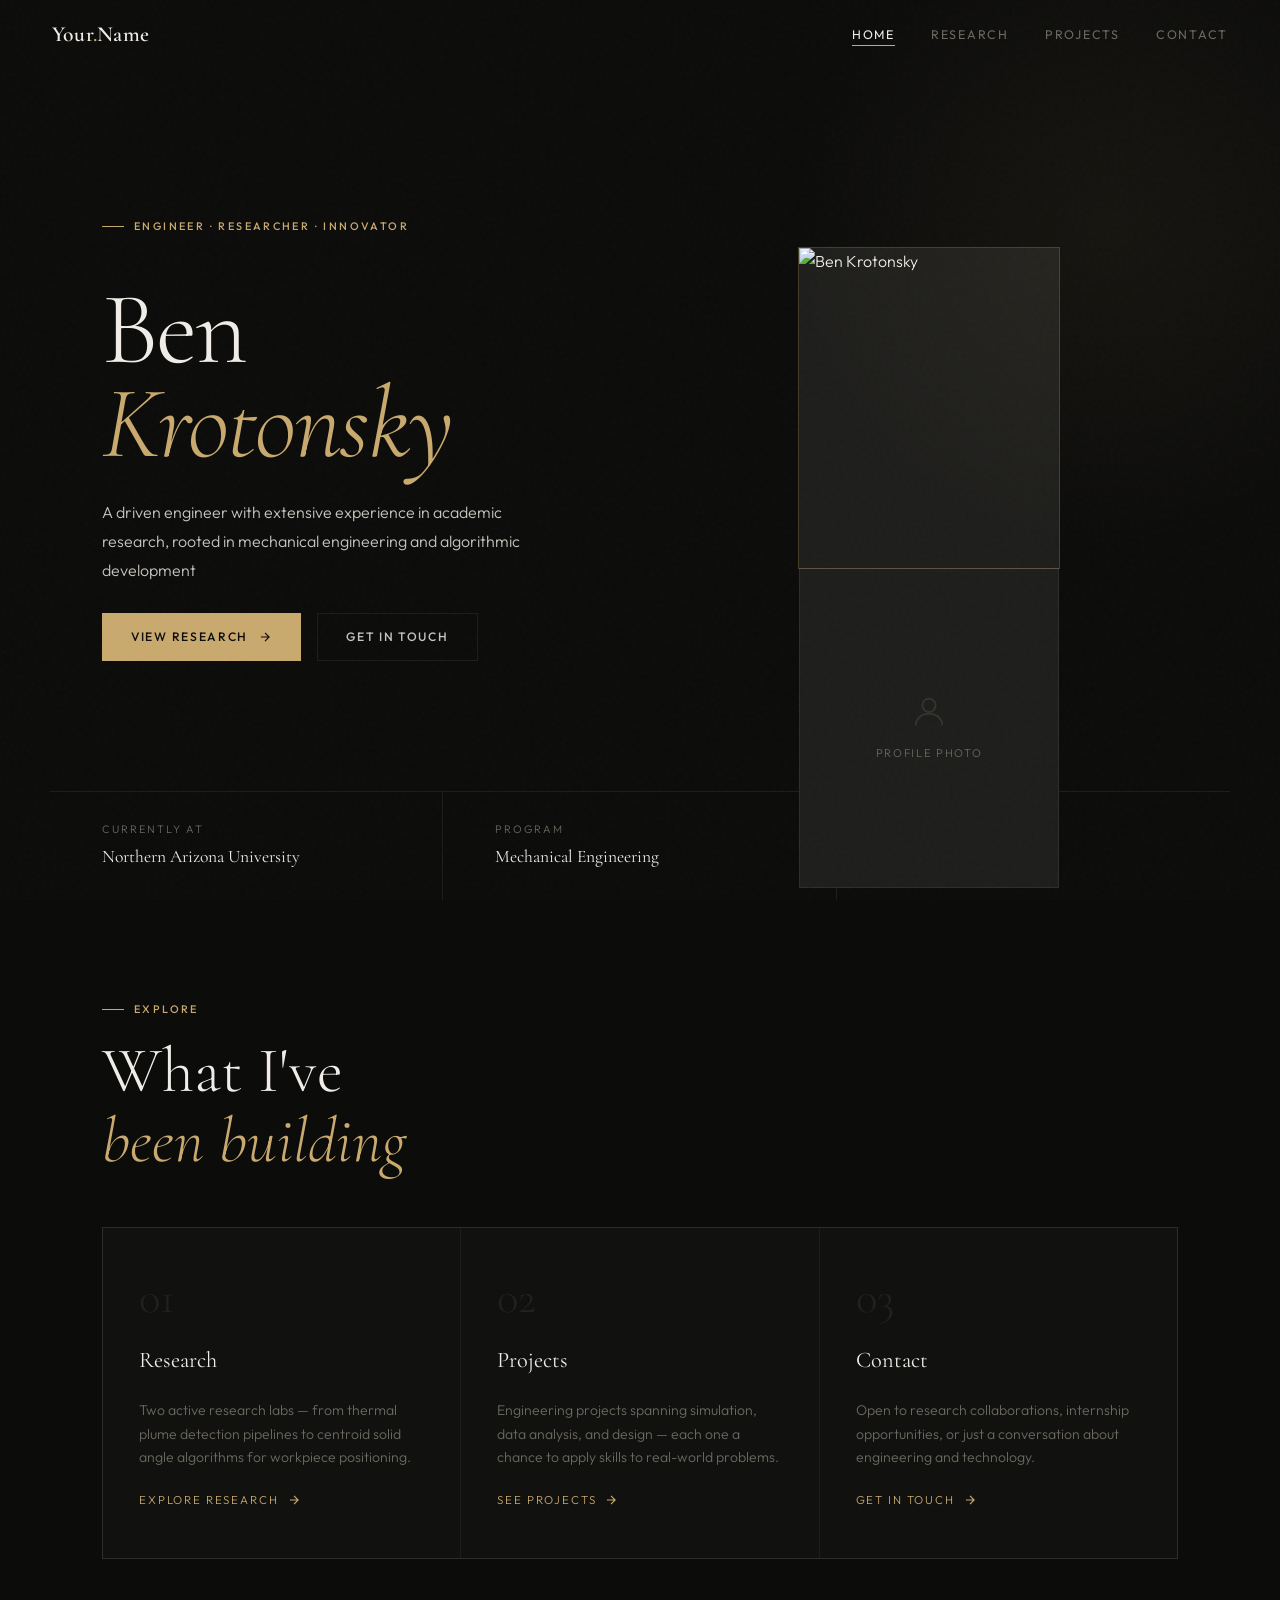
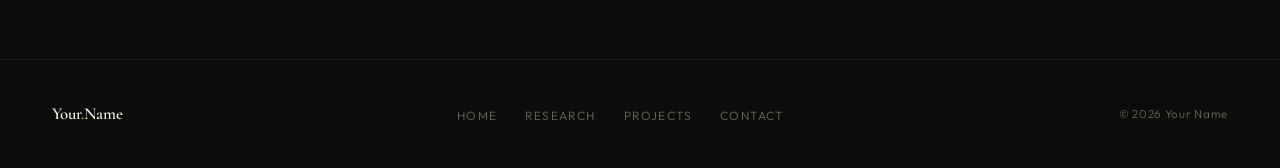
==== commit bb04b67a: "added pfp" ====
--- a/index.html
+++ b/index.html
@@ -28,16 +28,16 @@
     <!-- Left -->
     <div class="hero-left">
       <div class="hero-anim">
-        <span class="label">Engineer · Researcher · Builder</span>
+        <span class="label">Engineer · Researcher · Innovator</span>
       </div>
 
       <h1 class="hero-name hero-anim">
-        Your<br /><em>Name</em>
+        Ben<br /><em>Krotonsky</em>
       </h1>
 
       <p class="hero-tagline hero-anim">
-        A short, magnetic introduction. Tell the world who you are, what you study,
-        and what drives you — in two sentences or fewer.
+        A driven engineer with extensive experience in academic research, 
+        rooted in mechanical engineering and algorithmic development
       </p>
 
       <div class="hero-ctas hero-anim">
@@ -56,7 +56,7 @@
       <div>
         <!-- Profile picture frame -->
         <div class="profile-frame" style="margin-bottom: 20px;">
-          <!-- REPLACE: <img class="profile-img" src="images/profile.jpg" alt="Your Name"> -->
+          <img class="profile-img" src="images/profile.png" alt="Ben Krotonsky"> 
           <div class="img-placeholder" style="min-height:320px;">
             <svg width="40" height="40" viewBox="0 0 24 24" fill="none" stroke="currentColor" stroke-width="1">
               <circle cx="12" cy="8" r="4"/><path d="M4 20c0-4 3.6-7 8-7s8 3 8 7"/>
@@ -88,7 +88,7 @@
   <div class="hero-bar">
     <div class="hero-bar-item">
       <span class="hero-bar-label">Currently At</span>
-      <span class="hero-bar-value">University Name</span>
+      <span class="hero-bar-value">Northern Arizona University</span>
     </div>
     <div class="hero-bar-item">
       <span class="hero-bar-label">Program</span>
@@ -96,7 +96,7 @@
     </div>
     <div class="hero-bar-item">
       <span class="hero-bar-label">Based In</span>
-      <span class="hero-bar-value">City, Country</span>
+      <span class="hero-bar-value">Flagstaff, Arizona</span>
     </div>
   </div>
 
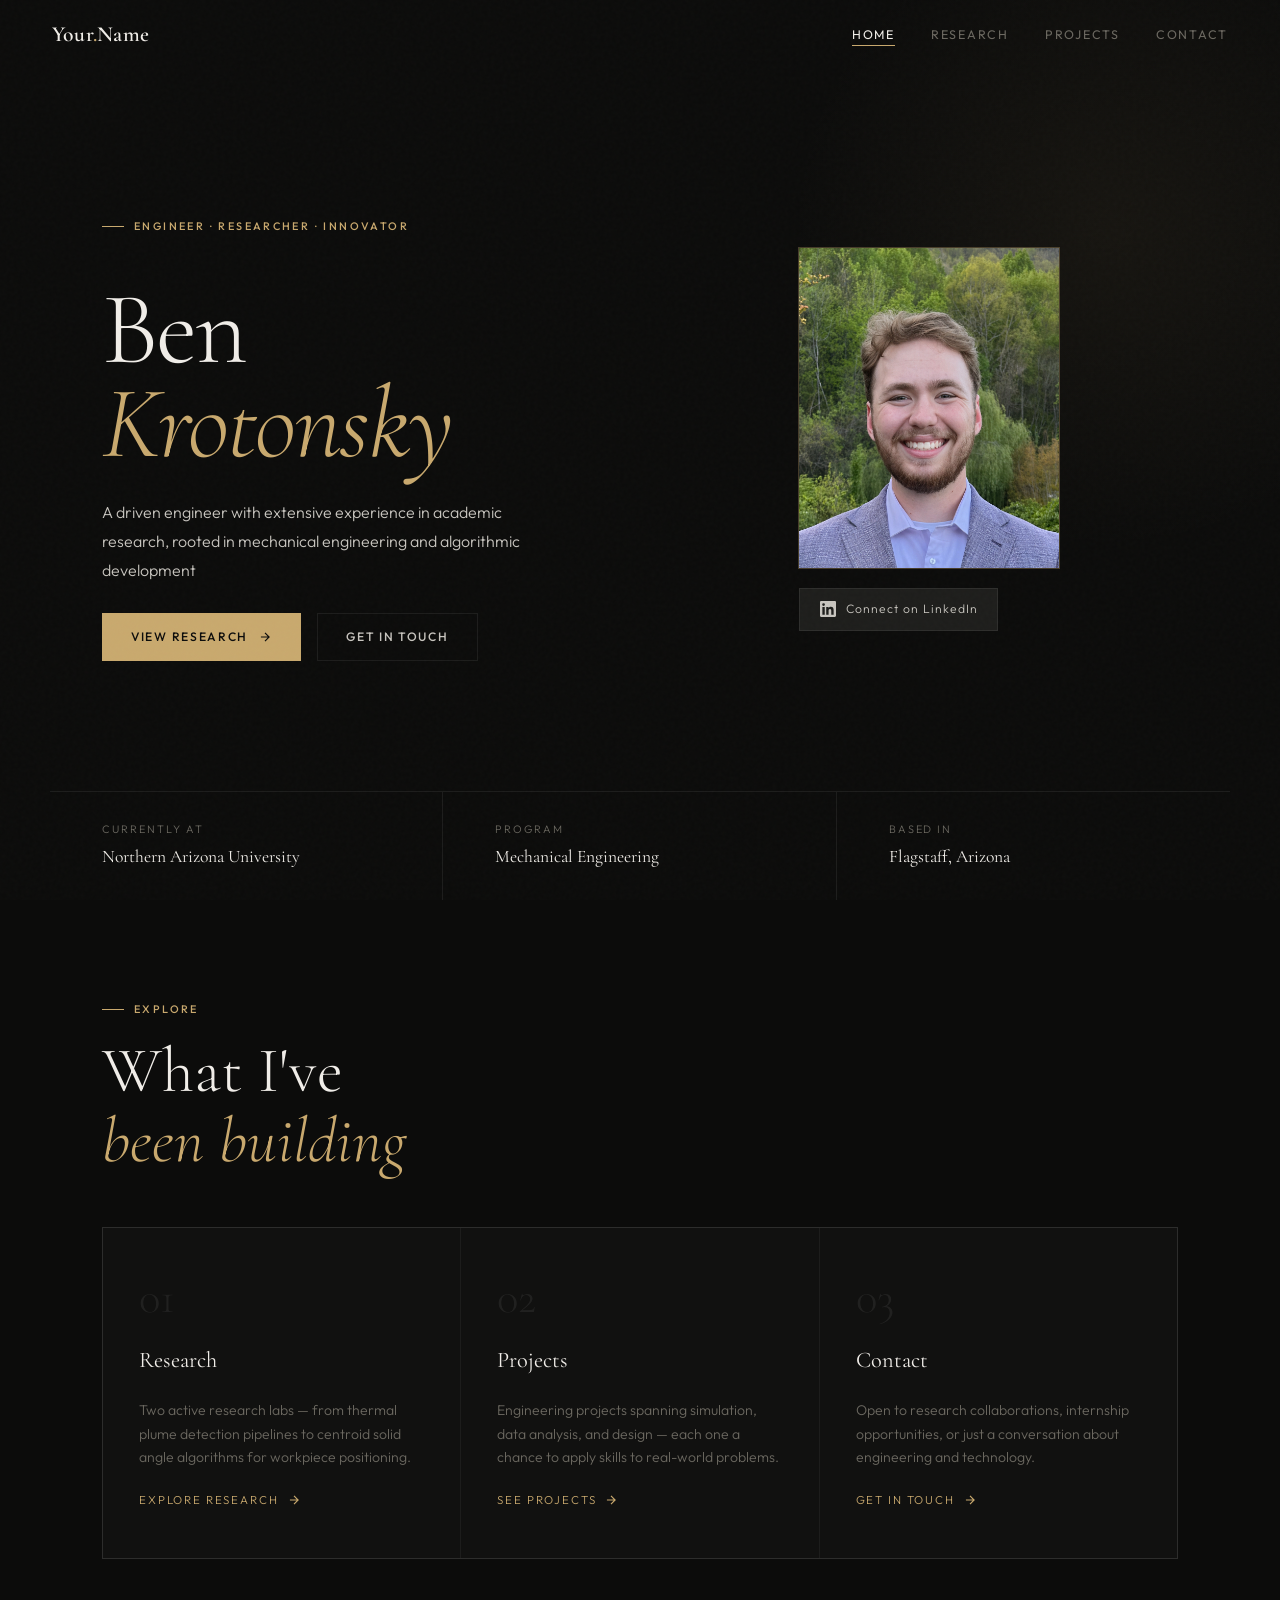
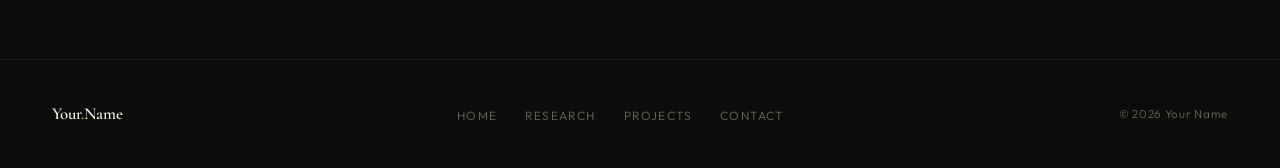
==== commit 77fccfa3: "photo" ====
--- a/index.html
+++ b/index.html
@@ -57,12 +57,12 @@
         <!-- Profile picture frame -->
         <div class="profile-frame" style="margin-bottom: 20px;">
           <img class="profile-img" src="images/profile.png" alt="Ben Krotonsky"> 
-          <div class="img-placeholder" style="min-height:320px;">
+          <!-- <div class="img-placeholder" style="min-height:320px;">
             <svg width="40" height="40" viewBox="0 0 24 24" fill="none" stroke="currentColor" stroke-width="1">
               <circle cx="12" cy="8" r="4"/><path d="M4 20c0-4 3.6-7 8-7s8 3 8 7"/>
             </svg>
             <span>Profile Photo</span>
-          </div>
+          </div> -->
         </div>
 
         <!-- LinkedIn badge -->
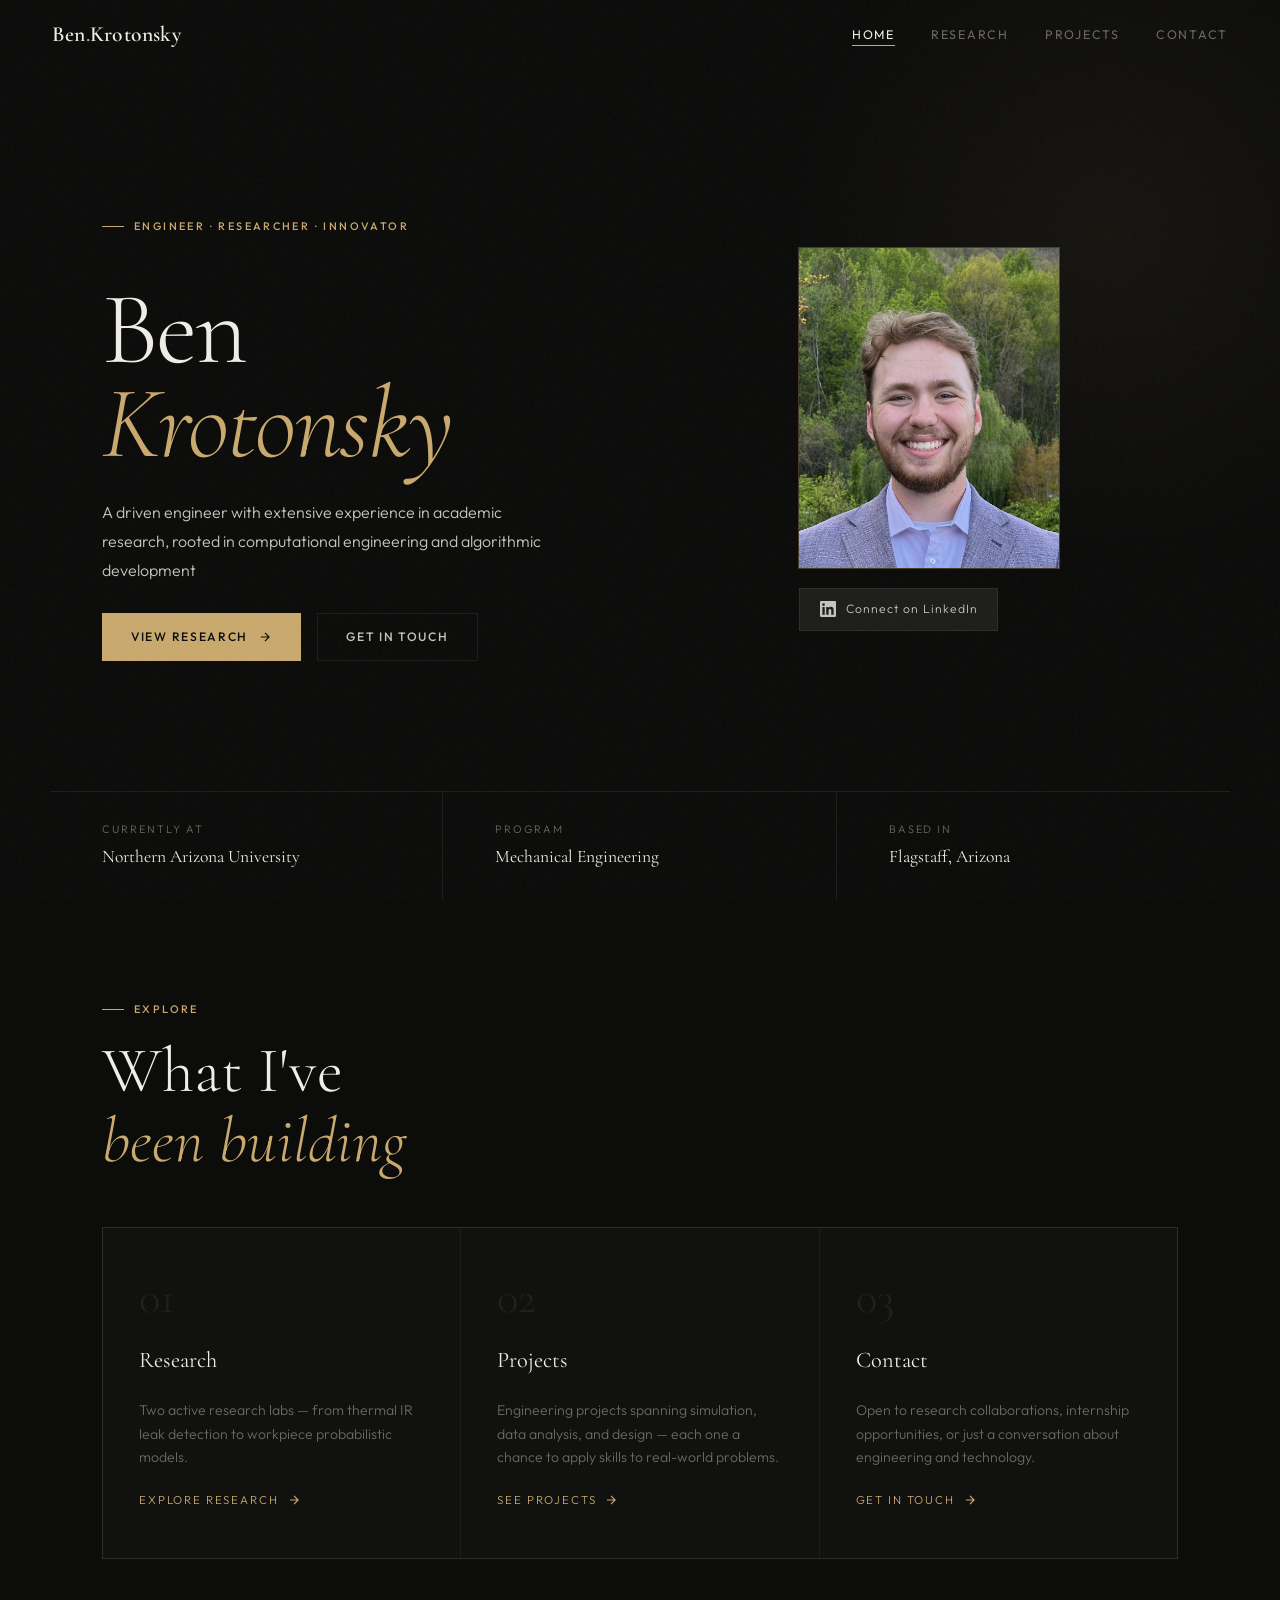
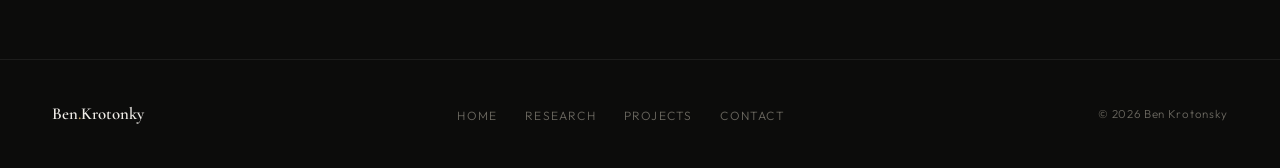
==== commit 6149a000: "input info" ====
--- a/index.html
+++ b/index.html
@@ -3,15 +3,15 @@
 <head>
   <meta charset="UTF-8" />
   <meta name="viewport" content="width=device-width, initial-scale=1.0" />
-  <title>Your Name — Portfolio</title>
-  <meta name="description" content="Engineering student, researcher, builder." />
+  <title>Ben Krotonsky — Portfolio</title>
+  <meta name="description" content="Innovator." />
   <link rel="stylesheet" href="css/style.css" />
 </head>
 <body>
 
 <!-- ── NAV ─────────────────────────────────────────────────────── -->
 <nav>
-  <a href="index.html" class="nav-logo">Your<span>.</span>Name</a>
+  <a href="index.html" class="nav-logo">Ben<span>.</span>Krotonsky</a>
   <ul class="nav-links">
     <li><a href="index.html">Home</a></li>
     <li><a href="research.html">Research</a></li>
@@ -37,7 +37,7 @@
 
       <p class="hero-tagline hero-anim">
         A driven engineer with extensive experience in academic research, 
-        rooted in mechanical engineering and algorithmic development
+        rooted in computational engineering and algorithmic development
       </p>
 
       <div class="hero-ctas hero-anim">
@@ -67,7 +67,7 @@
 
         <!-- LinkedIn badge -->
         <!-- REPLACE href with your LinkedIn URL -->
-        <a href="https://www.linkedin.com/in/your-profile" target="_blank" rel="noopener" class="linkedin-pill">
+        <a href="https://www.linkedin.com/in/ben-krotonsky" target="_blank" rel="noopener" class="linkedin-pill">
           <svg viewBox="0 0 24 24" fill="currentColor">
             <path d="M20.447 20.452h-3.554v-5.569c0-1.328-.027-3.037-1.852-3.037-1.853
             0-2.136 1.445-2.136 2.939v5.667H9.351V9h3.414v1.561h.046c.477-.9
@@ -116,7 +116,7 @@
     <div class="home-card reveal" data-href="research.html">
       <span class="home-card-num">01</span>
       <h3>Research</h3>
-      <p>Two active research labs — from thermal plume detection pipelines to centroid solid angle algorithms for workpiece positioning.</p>
+      <p>Two active research labs — from thermal IR leak detection to workpiece probabilistic models.</p>
       <span class="home-card-link">
         Explore Research
         <svg width="14" height="14" viewBox="0 0 24 24" fill="none" stroke="currentColor" stroke-width="2">
@@ -154,14 +154,14 @@
 
 <!-- ── FOOTER ───────────────────────────────────────────────────── -->
 <footer>
-  <span class="footer-logo">Your<span style="color:var(--gold)">.</span>Name</span>
+  <span class="footer-logo">Ben<span style="color:var(--gold)">.</span>Krotonky</span>
   <ul class="footer-links">
     <li><a href="index.html">Home</a></li>
     <li><a href="research.html">Research</a></li>
     <li><a href="projects.html">Projects</a></li>
     <li><a href="contact.html">Contact</a></li>
   </ul>
-  <span class="footer-copy">© <span class="current-year"></span> Your Name</span>
+  <span class="footer-copy">© <span class="current-year"></span> Ben Krotonsky</span>
 </footer>
 
 <script src="js/main.js"></script>
